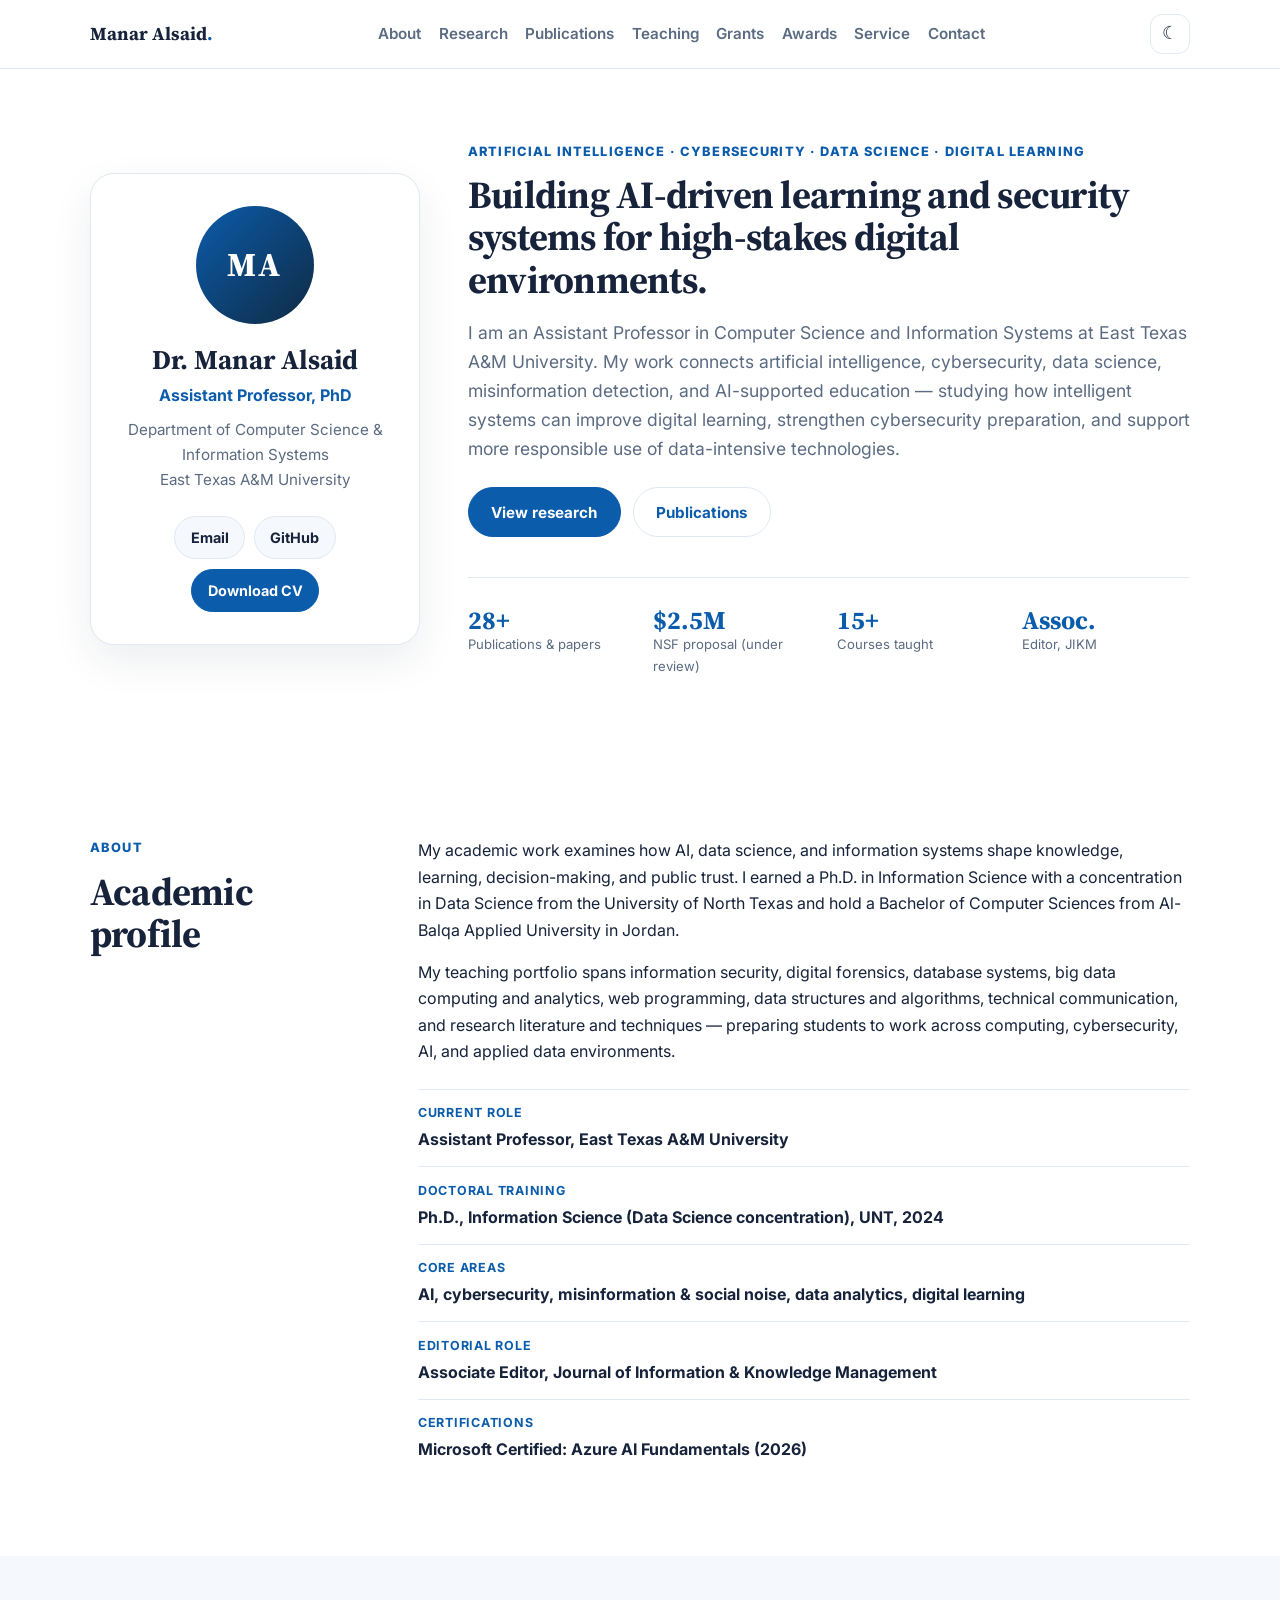
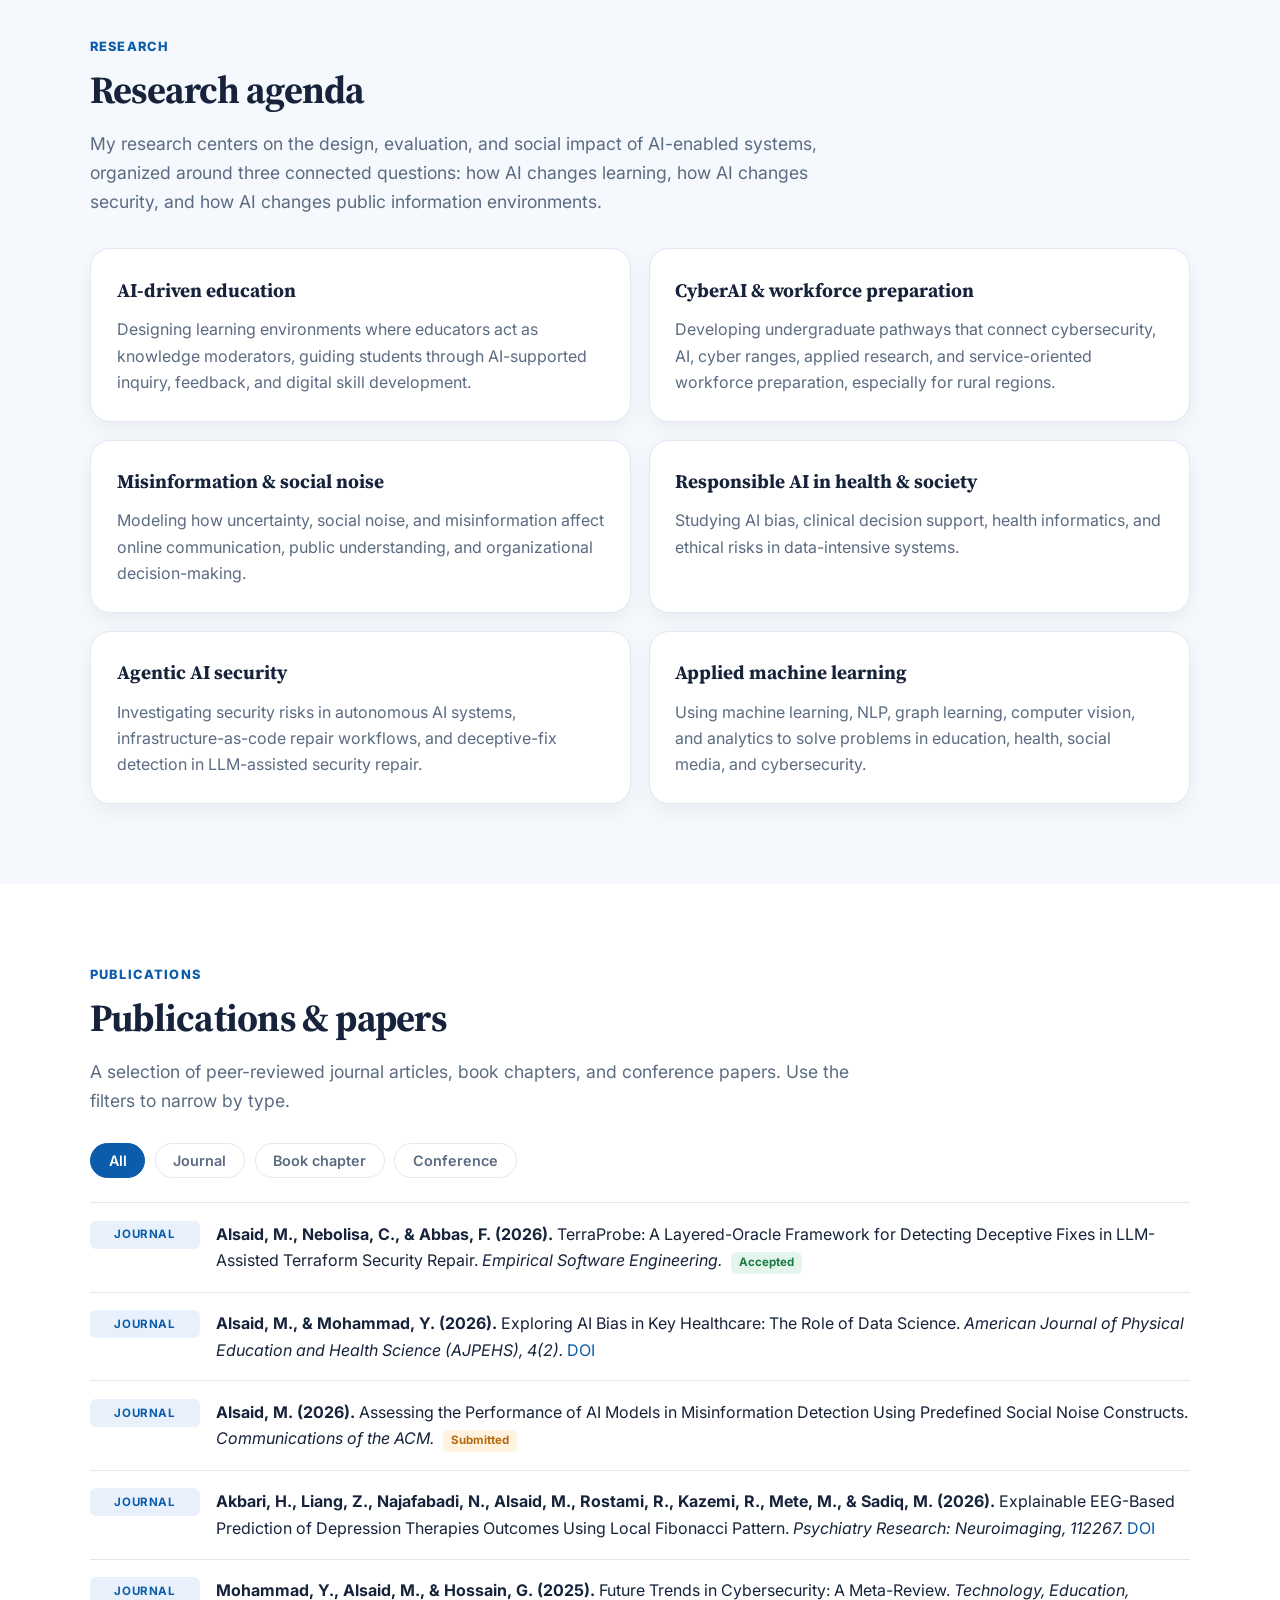
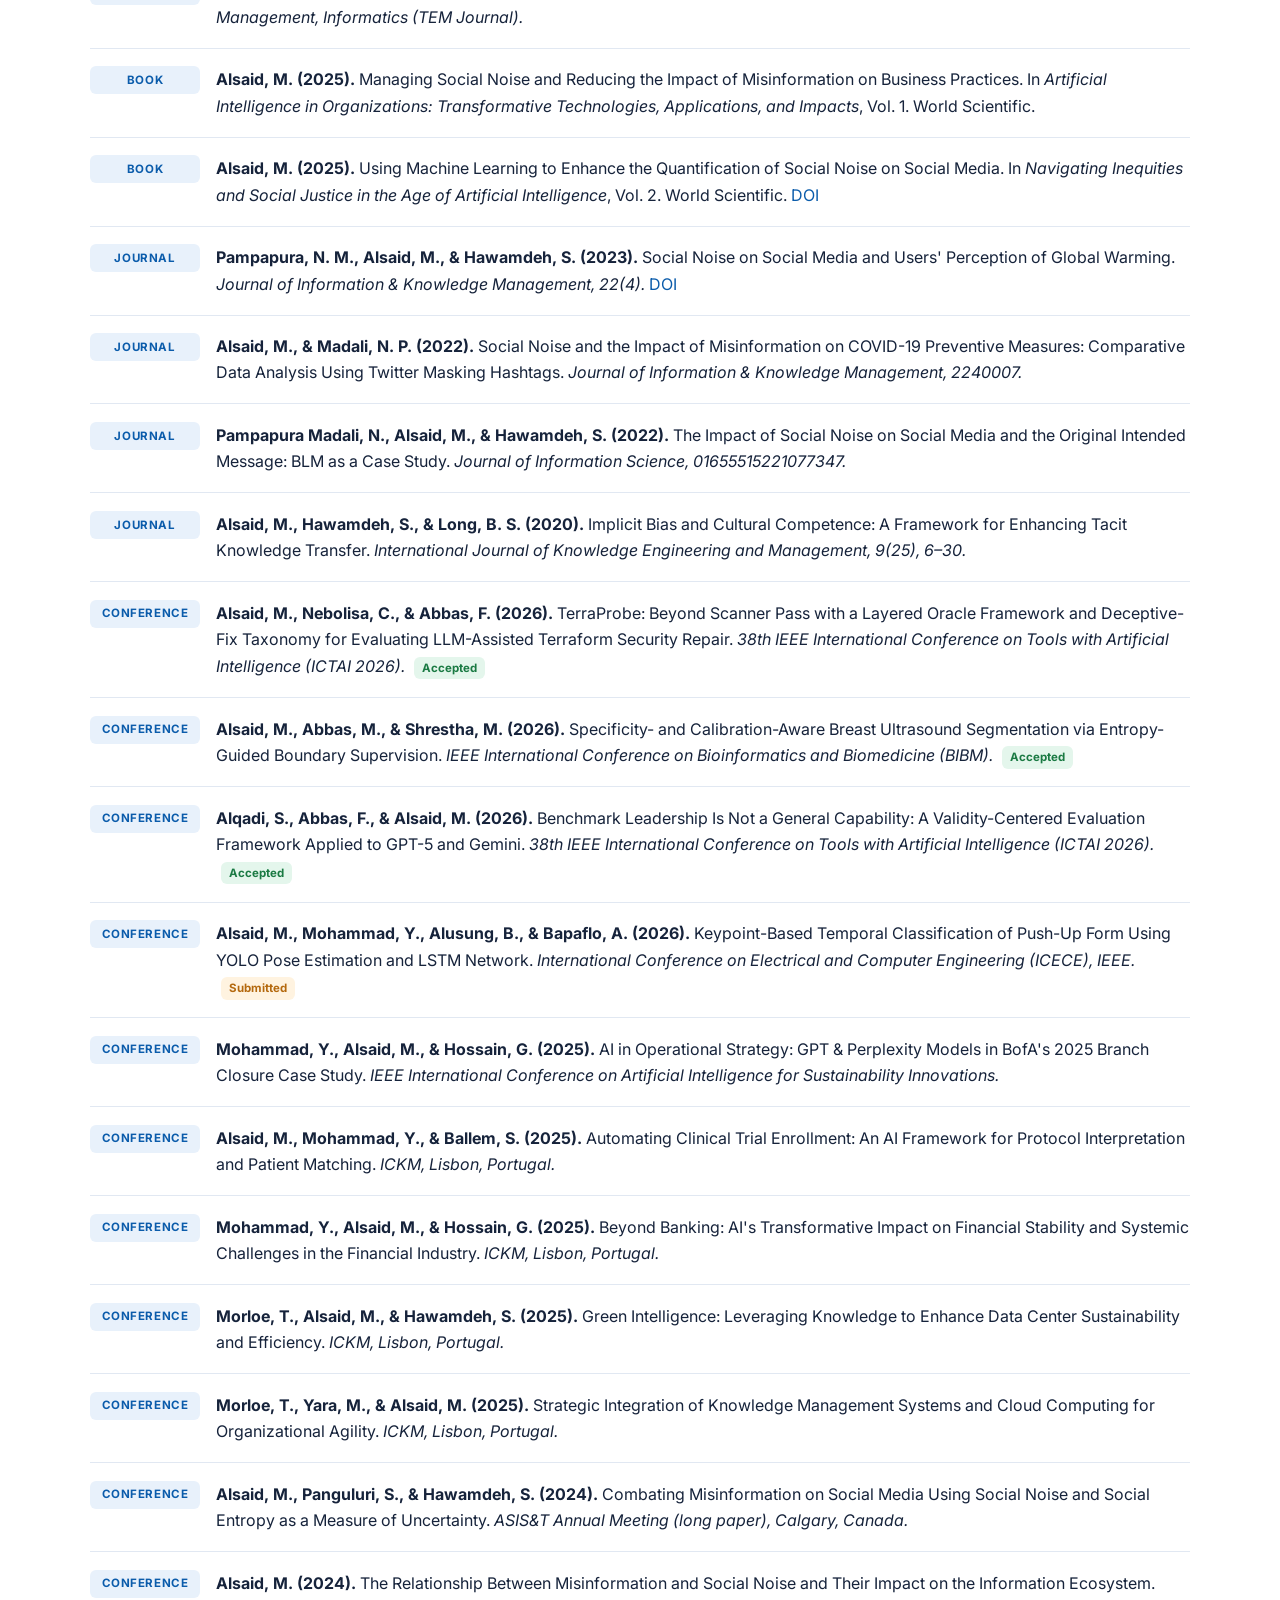
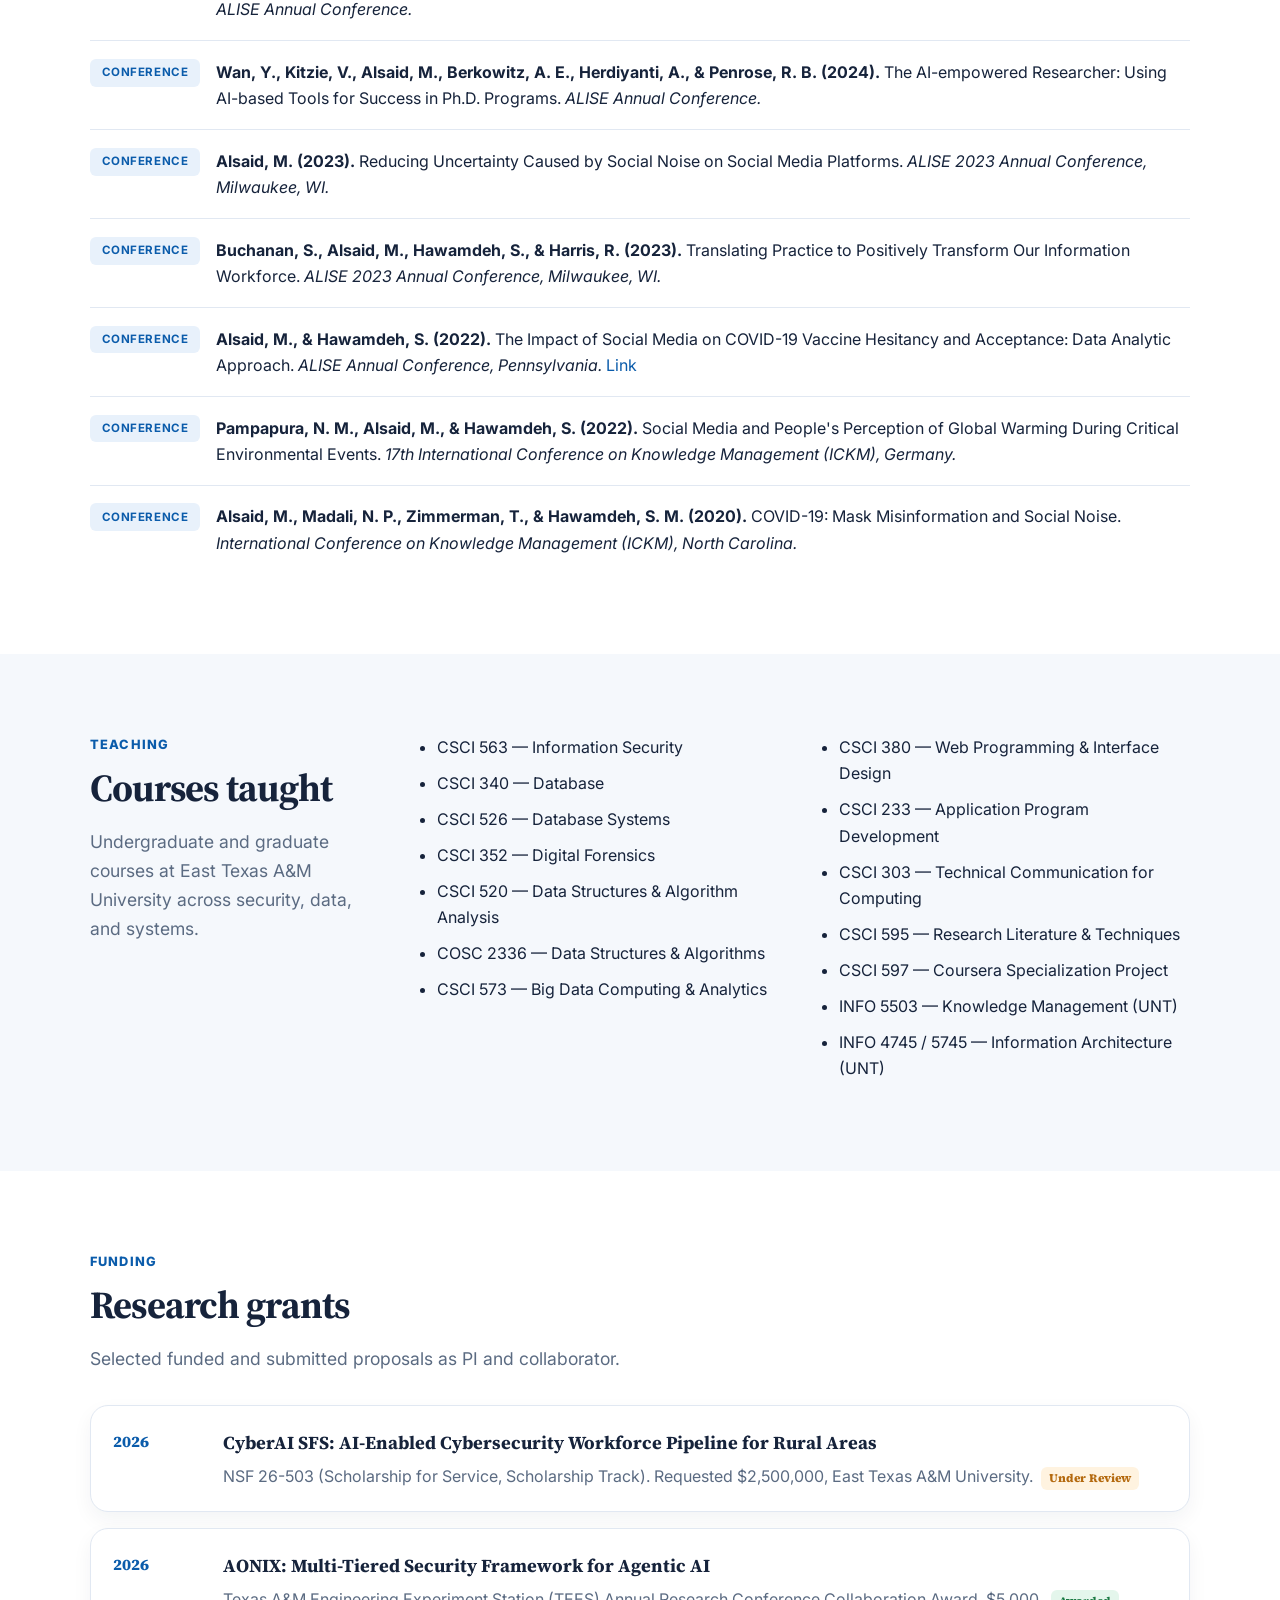
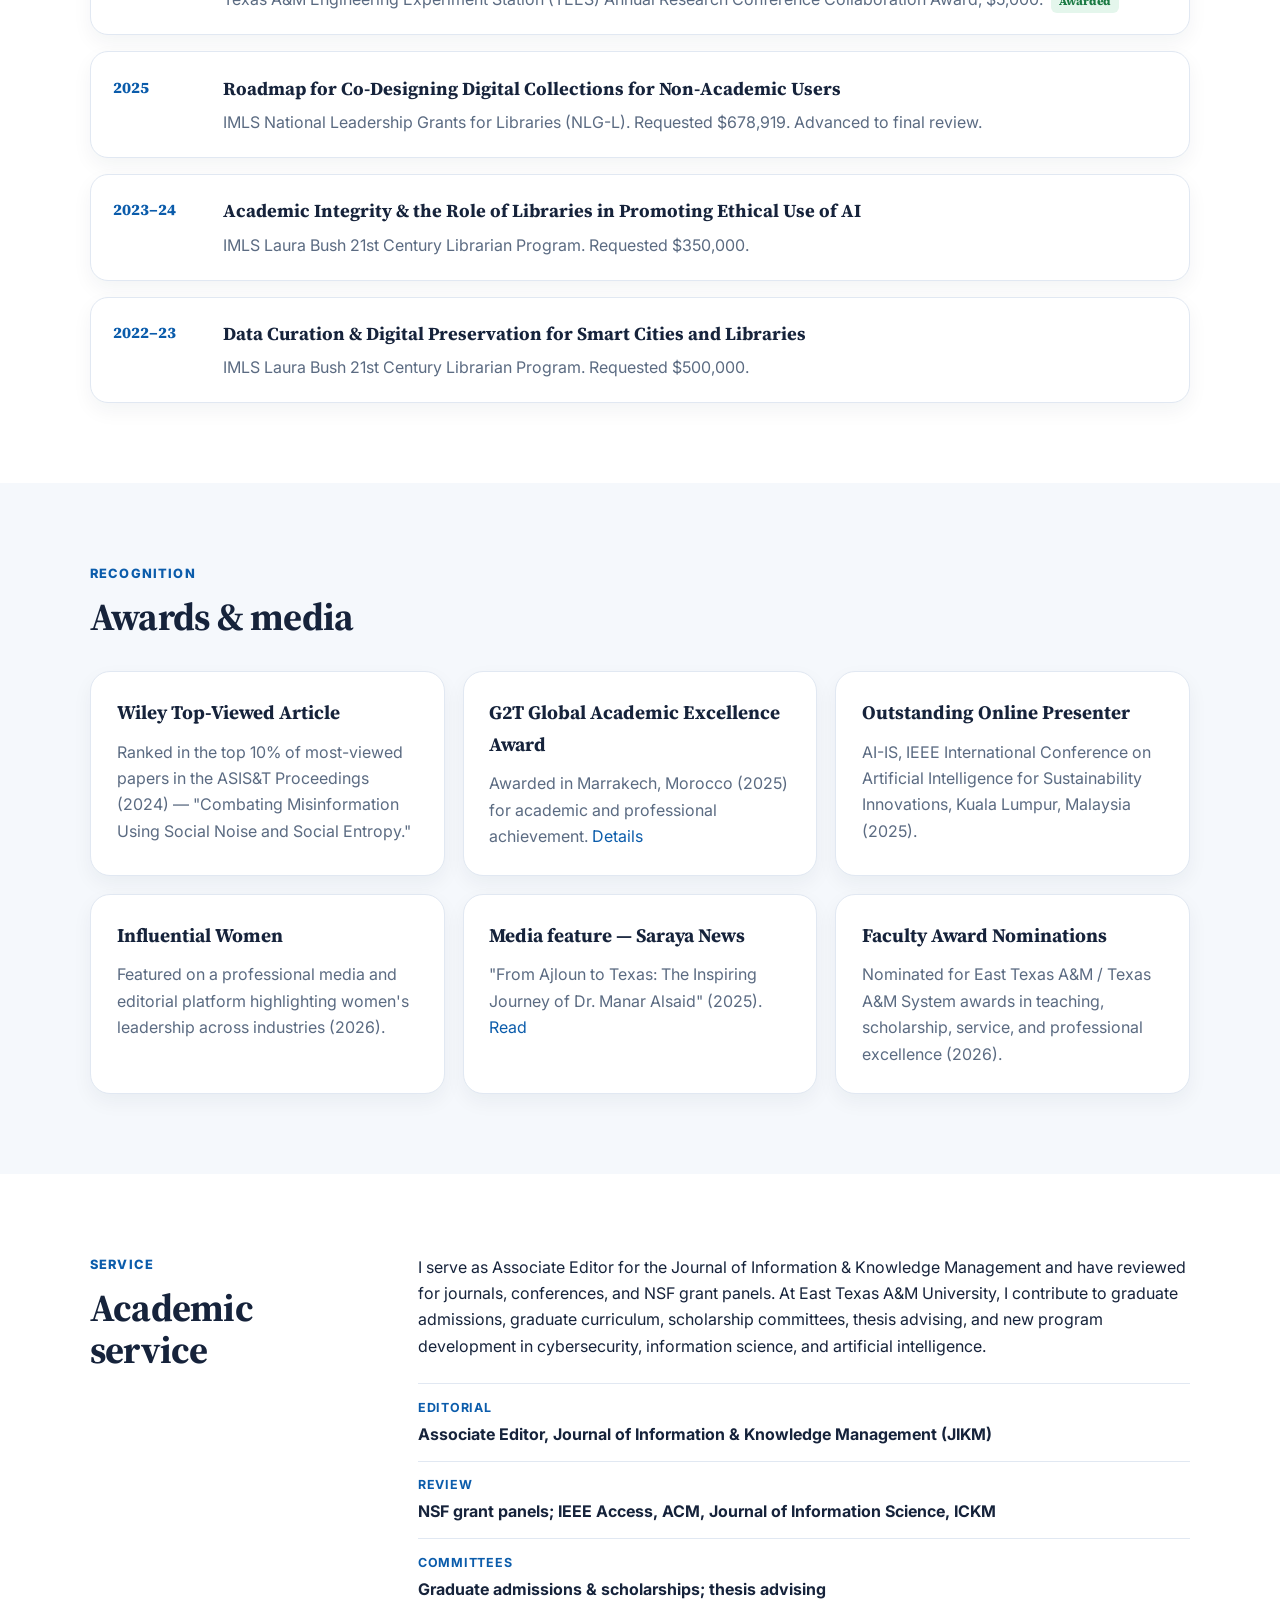
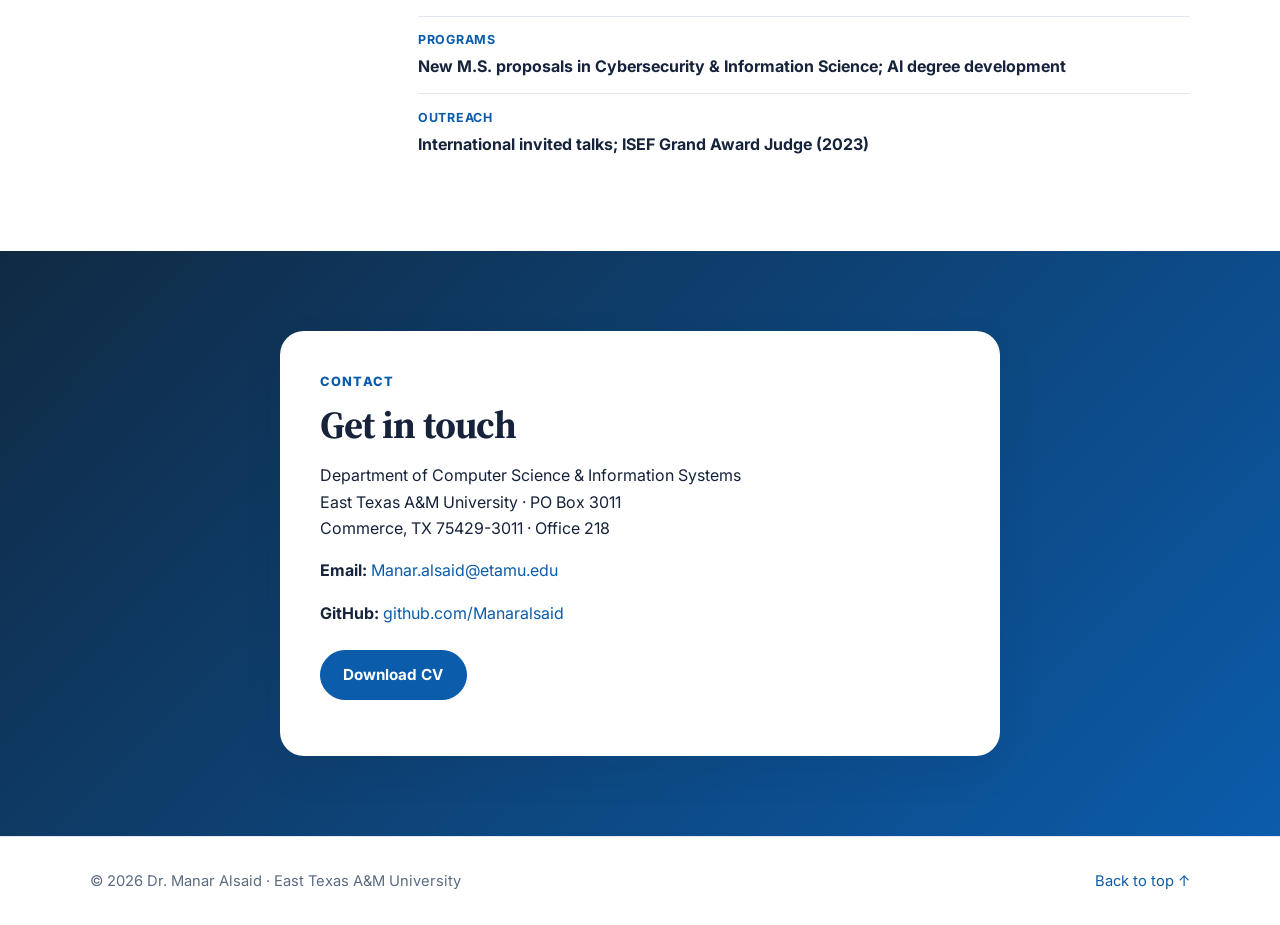
==== index.html @ 04e765d1 "Rebuild academic website: full CV content, dark mode, publication filters" ====
<!DOCTYPE html>
<html lang="en">
<head>
  <meta charset="UTF-8" />
  <meta name="viewport" content="width=device-width, initial-scale=1.0" />
  <meta name="description" content="Academic website of Dr. Manar Alsaid, Assistant Professor of Computer Science and Information Systems at East Texas A&M University. Research in AI, cybersecurity, data science, misinformation, and digital learning." />
  <meta name="author" content="Manar Alsaid" />
  <meta property="og:title" content="Dr. Manar Alsaid | AI, Cybersecurity, Data Science" />
  <meta property="og:description" content="Assistant Professor of Computer Science & Information Systems at East Texas A&M University. AI, cybersecurity, data science, misinformation detection, and AI-supported education." />
  <meta property="og:type" content="website" />
  <meta property="og:url" content="https://manaralsaid.github.io/" />
  <title>Dr. Manar Alsaid | AI, Cybersecurity, Data Science</title>
  <link rel="preconnect" href="https://fonts.googleapis.com" />
  <link rel="preconnect" href="https://fonts.gstatic.com" crossorigin />
  <link href="https://fonts.googleapis.com/css2?family=Inter:wght@400;500;600;700;800&family=Source+Serif+4:opsz,wght@8..60,400;8..60,600;8..60,700&display=swap" rel="stylesheet" />
  <link rel="stylesheet" href="styles.css" />
</head>
<body>
  <a class="skip-link" href="#main">Skip to content</a>

  <header class="site-header">
    <div class="container header-inner">
      <a class="brand" href="#home">Manar&nbsp;Alsaid<span class="brand-dot">.</span></a>
      <nav class="nav" id="nav" aria-label="Main navigation">
        <a href="#about">About</a>
        <a href="#research">Research</a>
        <a href="#publications">Publications</a>
        <a href="#teaching">Teaching</a>
        <a href="#grants">Grants</a>
        <a href="#awards">Awards</a>
        <a href="#service">Service</a>
        <a href="#contact">Contact</a>
      </nav>
      <div class="header-actions">
        <button class="icon-button" id="theme-toggle" type="button" aria-label="Toggle dark mode" title="Toggle dark mode">
          <span aria-hidden="true" class="theme-icon">☾</span>
        </button>
        <button class="icon-button nav-toggle" id="nav-toggle" type="button" aria-label="Toggle navigation menu" aria-expanded="false" aria-controls="nav">
          <span aria-hidden="true">☰</span>
        </button>
      </div>
    </div>
  </header>

  <main id="main">
    <!-- HERO -->
    <section id="home" class="hero section">
      <div class="container hero-grid">
        <aside class="profile-card" aria-label="Profile summary">
          <div class="avatar" aria-hidden="true">MA</div>
          <h1>Dr. Manar Alsaid</h1>
          <p class="role">Assistant Professor, PhD</p>
          <p class="affil">Department of Computer Science &amp; Information Systems<br />East Texas A&amp;M University</p>
          <div class="profile-links">
            <a href="mailto:Manar.alsaid@etamu.edu">Email</a>
            <a href="https://github.com/Manaralsaid" target="_blank" rel="noopener">GitHub</a>
            <a class="primary" href="assets/Manar_Alsaid_CV.docx" download>Download CV</a>
          </div>
        </aside>

        <div class="hero-copy">
          <p class="eyebrow">Artificial Intelligence · Cybersecurity · Data Science · Digital Learning</p>
          <h2>Building AI-driven learning and security systems for high-stakes digital environments.</h2>
          <p class="lead">
            I am an Assistant Professor in Computer Science and Information Systems at East Texas A&amp;M University. My work connects artificial intelligence, cybersecurity, data science, misinformation detection, and AI-supported education &mdash; studying how intelligent systems can improve digital learning, strengthen cybersecurity preparation, and support more responsible use of data-intensive technologies.
          </p>
          <div class="hero-actions">
            <a class="button primary" href="#research">View research</a>
            <a class="button secondary" href="#publications">Publications</a>
          </div>
          <div class="hero-stats" aria-label="At a glance">
            <div class="stat"><span class="stat-num">28+</span><span class="stat-label">Publications &amp; papers</span></div>
            <div class="stat"><span class="stat-num">$2.5M</span><span class="stat-label">NSF proposal (under review)</span></div>
            <div class="stat"><span class="stat-num">15+</span><span class="stat-label">Courses taught</span></div>
            <div class="stat"><span class="stat-num">Assoc.</span><span class="stat-label">Editor, JIKM</span></div>
          </div>
        </div>
      </div>
    </section>

    <!-- ABOUT -->
    <section id="about" class="section">
      <div class="container two-column">
        <div>
          <p class="section-kicker">About</p>
          <h2>Academic profile</h2>
        </div>
        <div class="content-block">
          <p>
            My academic work examines how AI, data science, and information systems shape knowledge, learning, decision-making, and public trust. I earned a Ph.D. in Information Science with a concentration in Data Science from the University of North Texas and hold a Bachelor of Computer Sciences from Al-Balqa Applied University in Jordan.
          </p>
          <p>
            My teaching portfolio spans information security, digital forensics, database systems, big data computing and analytics, web programming, data structures and algorithms, technical communication, and research literature and techniques &mdash; preparing students to work across computing, cybersecurity, AI, and applied data environments.
          </p>
          <ul class="quick-facts">
            <li><span>Current role</span><strong>Assistant Professor, East Texas A&amp;M University</strong></li>
            <li><span>Doctoral training</span><strong>Ph.D., Information Science (Data Science concentration), UNT, 2024</strong></li>
            <li><span>Core areas</span><strong>AI, cybersecurity, misinformation &amp; social noise, data analytics, digital learning</strong></li>
            <li><span>Editorial role</span><strong>Associate Editor, Journal of Information &amp; Knowledge Management</strong></li>
            <li><span>Certifications</span><strong>Microsoft Certified: Azure AI Fundamentals (2026)</strong></li>
          </ul>
        </div>
      </div>
    </section>

    <!-- RESEARCH -->
    <section id="research" class="section soft-bg">
      <div class="container">
        <p class="section-kicker">Research</p>
        <h2>Research agenda</h2>
        <p class="section-intro">
          My research centers on the design, evaluation, and social impact of AI-enabled systems, organized around three connected questions: how AI changes learning, how AI changes security, and how AI changes public information environments.
        </p>

        <div class="card-grid">
          <article class="card">
            <h3>AI-driven education</h3>
            <p>Designing learning environments where educators act as knowledge moderators, guiding students through AI-supported inquiry, feedback, and digital skill development.</p>
          </article>
          <article class="card">
            <h3>CyberAI &amp; workforce preparation</h3>
            <p>Developing undergraduate pathways that connect cybersecurity, AI, cyber ranges, applied research, and service-oriented workforce preparation, especially for rural regions.</p>
          </article>
          <article class="card">
            <h3>Misinformation &amp; social noise</h3>
            <p>Modeling how uncertainty, social noise, and misinformation affect online communication, public understanding, and organizational decision-making.</p>
          </article>
          <article class="card">
            <h3>Responsible AI in health &amp; society</h3>
            <p>Studying AI bias, clinical decision support, health informatics, and ethical risks in data-intensive systems.</p>
          </article>
          <article class="card">
            <h3>Agentic AI security</h3>
            <p>Investigating security risks in autonomous AI systems, infrastructure-as-code repair workflows, and deceptive-fix detection in LLM-assisted security repair.</p>
          </article>
          <article class="card">
            <h3>Applied machine learning</h3>
            <p>Using machine learning, NLP, graph learning, computer vision, and analytics to solve problems in education, health, social media, and cybersecurity.</p>
          </article>
        </div>
      </div>
    </section>

    <!-- PUBLICATIONS -->
    <section id="publications" class="section">
      <div class="container">
        <p class="section-kicker">Publications</p>
        <h2>Publications &amp; papers</h2>
        <p class="section-intro">A selection of peer-reviewed journal articles, book chapters, and conference papers. Use the filters to narrow by type.</p>

        <div class="filter-bar" role="group" aria-label="Filter publications by type">
          <button class="filter-chip is-active" data-filter="all" type="button">All</button>
          <button class="filter-chip" data-filter="journal" type="button">Journal</button>
          <button class="filter-chip" data-filter="book" type="button">Book chapter</button>
          <button class="filter-chip" data-filter="conference" type="button">Conference</button>
        </div>

        <ol class="pub-list" id="pub-list">
          <!-- Journal / Book -->
          <li data-type="journal"><span class="pub-tag">Journal</span><p><strong>Alsaid, M., Nebolisa, C., &amp; Abbas, F. (2026).</strong> TerraProbe: A Layered-Oracle Framework for Detecting Deceptive Fixes in LLM-Assisted Terraform Security Repair. <em>Empirical Software Engineering.</em> <span class="pub-status accepted">Accepted</span></p></li>
          <li data-type="journal"><span class="pub-tag">Journal</span><p><strong>Alsaid, M., &amp; Mohammad, Y. (2026).</strong> Exploring AI Bias in Key Healthcare: The Role of Data Science. <em>American Journal of Physical Education and Health Science (AJPEHS), 4(2).</em> <a href="https://doi.org/10.54536/ajpehs.v4i2.7562" target="_blank" rel="noopener">DOI</a></p></li>
          <li data-type="journal"><span class="pub-tag">Journal</span><p><strong>Alsaid, M. (2026).</strong> Assessing the Performance of AI Models in Misinformation Detection Using Predefined Social Noise Constructs. <em>Communications of the ACM.</em> <span class="pub-status submitted">Submitted</span></p></li>
          <li data-type="journal"><span class="pub-tag">Journal</span><p><strong>Akbari, H., Liang, Z., Najafabadi, N., Alsaid, M., Rostami, R., Kazemi, R., Mete, M., &amp; Sadiq, M. (2026).</strong> Explainable EEG-Based Prediction of Depression Therapies Outcomes Using Local Fibonacci Pattern. <em>Psychiatry Research: Neuroimaging, 112267.</em> <a href="https://doi.org/10.1016/j.pscychresns.2026.112267" target="_blank" rel="noopener">DOI</a></p></li>
          <li data-type="journal"><span class="pub-tag">Journal</span><p><strong>Mohammad, Y., Alsaid, M., &amp; Hossain, G. (2025).</strong> Future Trends in Cybersecurity: A Meta-Review. <em>Technology, Education, Management, Informatics (TEM Journal).</em></p></li>
          <li data-type="book"><span class="pub-tag">Book</span><p><strong>Alsaid, M. (2025).</strong> Managing Social Noise and Reducing the Impact of Misinformation on Business Practices. In <em>Artificial Intelligence in Organizations: Transformative Technologies, Applications, and Impacts</em>, Vol. 1. World Scientific.</p></li>
          <li data-type="book"><span class="pub-tag">Book</span><p><strong>Alsaid, M. (2025).</strong> Using Machine Learning to Enhance the Quantification of Social Noise on Social Media. In <em>Navigating Inequities and Social Justice in the Age of Artificial Intelligence</em>, Vol. 2. World Scientific. <a href="https://doi.org/10.1142/q0511" target="_blank" rel="noopener">DOI</a></p></li>
          <li data-type="journal"><span class="pub-tag">Journal</span><p><strong>Pampapura, N. M., Alsaid, M., &amp; Hawamdeh, S. (2023).</strong> Social Noise on Social Media and Users' Perception of Global Warming. <em>Journal of Information &amp; Knowledge Management, 22(4).</em> <a href="https://doi.org/10.1142/S0219649223500508" target="_blank" rel="noopener">DOI</a></p></li>
          <li data-type="journal"><span class="pub-tag">Journal</span><p><strong>Alsaid, M., &amp; Madali, N. P. (2022).</strong> Social Noise and the Impact of Misinformation on COVID-19 Preventive Measures: Comparative Data Analysis Using Twitter Masking Hashtags. <em>Journal of Information &amp; Knowledge Management, 2240007.</em></p></li>
          <li data-type="journal"><span class="pub-tag">Journal</span><p><strong>Pampapura Madali, N., Alsaid, M., &amp; Hawamdeh, S. (2022).</strong> The Impact of Social Noise on Social Media and the Original Intended Message: BLM as a Case Study. <em>Journal of Information Science, 01655515221077347.</em></p></li>
          <li data-type="journal"><span class="pub-tag">Journal</span><p><strong>Alsaid, M., Hawamdeh, S., &amp; Long, B. S. (2020).</strong> Implicit Bias and Cultural Competence: A Framework for Enhancing Tacit Knowledge Transfer. <em>International Journal of Knowledge Engineering and Management, 9(25), 6&ndash;30.</em></p></li>

          <!-- Conference -->
          <li data-type="conference"><span class="pub-tag">Conference</span><p><strong>Alsaid, M., Nebolisa, C., &amp; Abbas, F. (2026).</strong> TerraProbe: Beyond Scanner Pass with a Layered Oracle Framework and Deceptive-Fix Taxonomy for Evaluating LLM-Assisted Terraform Security Repair. <em>38th IEEE International Conference on Tools with Artificial Intelligence (ICTAI 2026).</em> <span class="pub-status accepted">Accepted</span></p></li>
          <li data-type="conference"><span class="pub-tag">Conference</span><p><strong>Alsaid, M., Abbas, M., &amp; Shrestha, M. (2026).</strong> Specificity- and Calibration-Aware Breast Ultrasound Segmentation via Entropy-Guided Boundary Supervision. <em>IEEE International Conference on Bioinformatics and Biomedicine (BIBM).</em> <span class="pub-status accepted">Accepted</span></p></li>
          <li data-type="conference"><span class="pub-tag">Conference</span><p><strong>Alqadi, S., Abbas, F., &amp; Alsaid, M. (2026).</strong> Benchmark Leadership Is Not a General Capability: A Validity-Centered Evaluation Framework Applied to GPT-5 and Gemini. <em>38th IEEE International Conference on Tools with Artificial Intelligence (ICTAI 2026).</em> <span class="pub-status accepted">Accepted</span></p></li>
          <li data-type="conference"><span class="pub-tag">Conference</span><p><strong>Alsaid, M., Mohammad, Y., Alusung, B., &amp; Bapaflo, A. (2026).</strong> Keypoint-Based Temporal Classification of Push-Up Form Using YOLO Pose Estimation and LSTM Network. <em>International Conference on Electrical and Computer Engineering (ICECE), IEEE.</em> <span class="pub-status submitted">Submitted</span></p></li>
          <li data-type="conference"><span class="pub-tag">Conference</span><p><strong>Mohammad, Y., Alsaid, M., &amp; Hossain, G. (2025).</strong> AI in Operational Strategy: GPT &amp; Perplexity Models in BofA's 2025 Branch Closure Case Study. <em>IEEE International Conference on Artificial Intelligence for Sustainability Innovations.</em></p></li>
          <li data-type="conference"><span class="pub-tag">Conference</span><p><strong>Alsaid, M., Mohammad, Y., &amp; Ballem, S. (2025).</strong> Automating Clinical Trial Enrollment: An AI Framework for Protocol Interpretation and Patient Matching. <em>ICKM, Lisbon, Portugal.</em></p></li>
          <li data-type="conference"><span class="pub-tag">Conference</span><p><strong>Mohammad, Y., Alsaid, M., &amp; Hossain, G. (2025).</strong> Beyond Banking: AI's Transformative Impact on Financial Stability and Systemic Challenges in the Financial Industry. <em>ICKM, Lisbon, Portugal.</em></p></li>
          <li data-type="conference"><span class="pub-tag">Conference</span><p><strong>Morloe, T., Alsaid, M., &amp; Hawamdeh, S. (2025).</strong> Green Intelligence: Leveraging Knowledge to Enhance Data Center Sustainability and Efficiency. <em>ICKM, Lisbon, Portugal.</em></p></li>
          <li data-type="conference"><span class="pub-tag">Conference</span><p><strong>Morloe, T., Yara, M., &amp; Alsaid, M. (2025).</strong> Strategic Integration of Knowledge Management Systems and Cloud Computing for Organizational Agility. <em>ICKM, Lisbon, Portugal.</em></p></li>
          <li data-type="conference"><span class="pub-tag">Conference</span><p><strong>Alsaid, M., Panguluri, S., &amp; Hawamdeh, S. (2024).</strong> Combating Misinformation on Social Media Using Social Noise and Social Entropy as a Measure of Uncertainty. <em>ASIS&amp;T Annual Meeting (long paper), Calgary, Canada.</em></p></li>
          <li data-type="conference"><span class="pub-tag">Conference</span><p><strong>Alsaid, M. (2024).</strong> The Relationship Between Misinformation and Social Noise and Their Impact on the Information Ecosystem. <em>ALISE Annual Conference.</em></p></li>
          <li data-type="conference"><span class="pub-tag">Conference</span><p><strong>Wan, Y., Kitzie, V., Alsaid, M., Berkowitz, A. E., Herdiyanti, A., &amp; Penrose, R. B. (2024).</strong> The AI-empowered Researcher: Using AI-based Tools for Success in Ph.D. Programs. <em>ALISE Annual Conference.</em></p></li>
          <li data-type="conference"><span class="pub-tag">Conference</span><p><strong>Alsaid, M. (2023).</strong> Reducing Uncertainty Caused by Social Noise on Social Media Platforms. <em>ALISE 2023 Annual Conference, Milwaukee, WI.</em></p></li>
          <li data-type="conference"><span class="pub-tag">Conference</span><p><strong>Buchanan, S., Alsaid, M., Hawamdeh, S., &amp; Harris, R. (2023).</strong> Translating Practice to Positively Transform Our Information Workforce. <em>ALISE 2023 Annual Conference, Milwaukee, WI.</em></p></li>
          <li data-type="conference"><span class="pub-tag">Conference</span><p><strong>Alsaid, M., &amp; Hawamdeh, S. (2022).</strong> The Impact of Social Media on COVID-19 Vaccine Hesitancy and Acceptance: Data Analytic Approach. <em>ALISE Annual Conference, Pennsylvania.</em> <a href="https://iopn.library.illinois.edu/journals/aliseacp/article/view/1098" target="_blank" rel="noopener">Link</a></p></li>
          <li data-type="conference"><span class="pub-tag">Conference</span><p><strong>Pampapura, N. M., Alsaid, M., &amp; Hawamdeh, S. (2022).</strong> Social Media and People's Perception of Global Warming During Critical Environmental Events. <em>17th International Conference on Knowledge Management (ICKM), Germany.</em></p></li>
          <li data-type="conference"><span class="pub-tag">Conference</span><p><strong>Alsaid, M., Madali, N. P., Zimmerman, T., &amp; Hawamdeh, S. M. (2020).</strong> COVID-19: Mask Misinformation and Social Noise. <em>International Conference on Knowledge Management (ICKM), North Carolina.</em></p></li>
        </ol>
      </div>
    </section>

    <!-- TEACHING -->
    <section id="teaching" class="section soft-bg">
      <div class="container two-column">
        <div>
          <p class="section-kicker">Teaching</p>
          <h2>Courses taught</h2>
          <p class="section-intro">Undergraduate and graduate courses at East Texas A&amp;M University across security, data, and systems.</p>
        </div>
        <div class="course-columns">
          <ul>
            <li>CSCI 563 &mdash; Information Security</li>
            <li>CSCI 340 &mdash; Database</li>
            <li>CSCI 526 &mdash; Database Systems</li>
            <li>CSCI 352 &mdash; Digital Forensics</li>
            <li>CSCI 520 &mdash; Data Structures &amp; Algorithm Analysis</li>
            <li>COSC 2336 &mdash; Data Structures &amp; Algorithms</li>
            <li>CSCI 573 &mdash; Big Data Computing &amp; Analytics</li>
          </ul>
          <ul>
            <li>CSCI 380 &mdash; Web Programming &amp; Interface Design</li>
            <li>CSCI 233 &mdash; Application Program Development</li>
            <li>CSCI 303 &mdash; Technical Communication for Computing</li>
            <li>CSCI 595 &mdash; Research Literature &amp; Techniques</li>
            <li>CSCI 597 &mdash; Coursera Specialization Project</li>
            <li>INFO 5503 &mdash; Knowledge Management (UNT)</li>
            <li>INFO 4745 / 5745 &mdash; Information Architecture (UNT)</li>
          </ul>
        </div>
      </div>
    </section>

    <!-- GRANTS -->
    <section id="grants" class="section">
      <div class="container">
        <p class="section-kicker">Funding</p>
        <h2>Research grants</h2>
        <p class="section-intro">Selected funded and submitted proposals as PI and collaborator.</p>
        <div class="timeline">
          <article>
            <span>2026</span>
            <div>
              <h3>CyberAI SFS: AI-Enabled Cybersecurity Workforce Pipeline for Rural Areas</h3>
              <p>NSF 26-503 (Scholarship for Service, Scholarship Track). Requested $2,500,000, East Texas A&amp;M University. <span class="pub-status submitted">Under Review</span></p>
            </div>
          </article>
          <article>
            <span>2026</span>
            <div>
              <h3>AONIX: Multi-Tiered Security Framework for Agentic AI</h3>
              <p>Texas A&amp;M Engineering Experiment Station (TEES) Annual Research Conference Collaboration Award, $5,000. <span class="pub-status accepted">Awarded</span></p>
            </div>
          </article>
          <article>
            <span>2025</span>
            <div>
              <h3>Roadmap for Co-Designing Digital Collections for Non-Academic Users</h3>
              <p>IMLS National Leadership Grants for Libraries (NLG-L). Requested $678,919. Advanced to final review.</p>
            </div>
          </article>
          <article>
            <span>2023&ndash;24</span>
            <div>
              <h3>Academic Integrity &amp; the Role of Libraries in Promoting Ethical Use of AI</h3>
              <p>IMLS Laura Bush 21st Century Librarian Program. Requested $350,000.</p>
            </div>
          </article>
          <article>
            <span>2022&ndash;23</span>
            <div>
              <h3>Data Curation &amp; Digital Preservation for Smart Cities and Libraries</h3>
              <p>IMLS Laura Bush 21st Century Librarian Program. Requested $500,000.</p>
            </div>
          </article>
        </div>
      </div>
    </section>

    <!-- AWARDS -->
    <section id="awards" class="section soft-bg">
      <div class="container">
        <p class="section-kicker">Recognition</p>
        <h2>Awards &amp; media</h2>
        <div class="card-grid three">
          <article class="card">
            <h3>Wiley Top-Viewed Article</h3>
            <p>Ranked in the top 10% of most-viewed papers in the ASIS&amp;T Proceedings (2024) &mdash; "Combating Misinformation Using Social Noise and Social Entropy."</p>
          </article>
          <article class="card">
            <h3>G2T Global Academic Excellence Award</h3>
            <p>Awarded in Marrakech, Morocco (2025) for academic and professional achievement. <a href="https://glob2t.com/2025" target="_blank" rel="noopener">Details</a></p>
          </article>
          <article class="card">
            <h3>Outstanding Online Presenter</h3>
            <p>AI-IS, IEEE International Conference on Artificial Intelligence for Sustainability Innovations, Kuala Lumpur, Malaysia (2025).</p>
          </article>
          <article class="card">
            <h3>Influential Women</h3>
            <p>Featured on a professional media and editorial platform highlighting women's leadership across industries (2026).</p>
          </article>
          <article class="card">
            <h3>Media feature &mdash; Saraya News</h3>
            <p>"From Ajloun to Texas: The Inspiring Journey of Dr. Manar Alsaid" (2025). <a href="https://www.sarayanews.com/article/1044731" target="_blank" rel="noopener">Read</a></p>
          </article>
          <article class="card">
            <h3>Faculty Award Nominations</h3>
            <p>Nominated for East Texas A&amp;M / Texas A&amp;M System awards in teaching, scholarship, service, and professional excellence (2026).</p>
          </article>
        </div>
      </div>
    </section>

    <!-- SERVICE -->
    <section id="service" class="section">
      <div class="container two-column">
        <div>
          <p class="section-kicker">Service</p>
          <h2>Academic service</h2>
        </div>
        <div class="content-block">
          <p>
            I serve as Associate Editor for the Journal of Information &amp; Knowledge Management and have reviewed for journals, conferences, and NSF grant panels. At East Texas A&amp;M University, I contribute to graduate admissions, graduate curriculum, scholarship committees, thesis advising, and new program development in cybersecurity, information science, and artificial intelligence.
          </p>
          <ul class="quick-facts">
            <li><span>Editorial</span><strong>Associate Editor, Journal of Information &amp; Knowledge Management (JIKM)</strong></li>
            <li><span>Review</span><strong>NSF grant panels; IEEE Access, ACM, Journal of Information Science, ICKM</strong></li>
            <li><span>Committees</span><strong>Graduate admissions &amp; scholarships; thesis advising</strong></li>
            <li><span>Programs</span><strong>New M.S. proposals in Cybersecurity &amp; Information Science; AI degree development</strong></li>
            <li><span>Outreach</span><strong>International invited talks; ISEF Grand Award Judge (2023)</strong></li>
          </ul>
        </div>
      </div>
    </section>

    <!-- CONTACT -->
    <section id="contact" class="section contact-section">
      <div class="container contact-card">
        <p class="section-kicker">Contact</p>
        <h2>Get in touch</h2>
        <p>
          Department of Computer Science &amp; Information Systems<br />
          East Texas A&amp;M University &middot; PO Box 3011<br />
          Commerce, TX 75429-3011 &middot; Office 218
        </p>
        <p><strong>Email:</strong> <a href="mailto:Manar.alsaid@etamu.edu">Manar.alsaid@etamu.edu</a></p>
        <p><strong>GitHub:</strong> <a href="https://github.com/Manaralsaid" target="_blank" rel="noopener">github.com/Manaralsaid</a></p>
        <p class="contact-links"><a class="button primary" href="assets/Manar_Alsaid_CV.docx" download>Download CV</a></p>
      </div>
    </section>
  </main>

  <footer class="site-footer">
    <div class="container footer-inner">
      <p>&copy; <span id="year">2026</span> Dr. Manar Alsaid &middot; East Texas A&amp;M University</p>
      <p><a href="#home">Back to top &uarr;</a></p>
    </div>
  </footer>

  <script src="script.js"></script>
</body>
</html>
---- styles.css ----
:root {
  --bg: #ffffff;
  --soft: #f5f8fc;
  --text: #16233b;
  --muted: #5b6b82;
  --line: #e1e8f2;
  --accent: #0b5cab;
  --accent-dark: #083f75;
  --accent-soft: #e8f1fb;
  --card: #ffffff;
  --shadow: 0 16px 40px rgba(16, 32, 60, 0.08);
  --shadow-sm: 0 8px 20px rgba(16, 32, 60, 0.05);
  --max: 1140px;
  --radius: 20px;
}

html[data-theme="dark"] {
  --bg: #0d1420;
  --soft: #121b2b;
  --text: #e9eef6;
  --muted: #9fb0c6;
  --line: #233247;
  --accent: #4f9be8;
  --accent-dark: #76b4f0;
  --accent-soft: #15263c;
  --card: #141e2f;
  --shadow: 0 16px 40px rgba(0, 0, 0, 0.45);
  --shadow-sm: 0 8px 20px rgba(0, 0, 0, 0.3);
}

* { box-sizing: border-box; }

html { scroll-behavior: smooth; scroll-padding-top: 80px; }

body {
  margin: 0;
  font-family: "Inter", system-ui, -apple-system, Segoe UI, Roboto, Arial, sans-serif;
  color: var(--text);
  background: var(--bg);
  line-height: 1.65;
  -webkit-font-smoothing: antialiased;
  transition: background 0.3s ease, color 0.3s ease;
}

a { color: var(--accent); text-decoration: none; }
a:hover, a:focus { color: var(--accent-dark); text-decoration: underline; }

h1, h2, h3 { font-family: "Source Serif 4", Georgia, serif; }

.skip-link {
  position: absolute; left: -999px; top: 0;
  background: var(--accent); color: #fff; padding: 0.75rem 1rem; z-index: 50;
}
.skip-link:focus { left: 0; }

.container { max-width: var(--max); margin: 0 auto; padding: 0 1.25rem; }

/* HEADER */
.site-header {
  position: sticky; top: 0; z-index: 30;
  background: color-mix(in srgb, var(--bg) 88%, transparent);
  border-bottom: 1px solid var(--line);
  backdrop-filter: blur(12px);
}
.header-inner {
  min-height: 68px; display: flex; align-items: center;
  justify-content: space-between; gap: 1rem;
}
.brand {
  font-family: "Source Serif 4", Georgia, serif;
  font-weight: 700; font-size: 1.15rem; color: var(--text); white-space: nowrap;
}
.brand-dot { color: var(--accent); }
.nav { display: flex; flex-wrap: wrap; gap: 1.1rem; font-size: 0.95rem; }
.nav a { color: var(--muted); font-weight: 600; }
.nav a:hover, .nav a:focus { color: var(--accent); text-decoration: none; }

.header-actions { display: flex; align-items: center; gap: 0.5rem; }
.icon-button {
  width: 40px; height: 40px; display: grid; place-items: center;
  border: 1px solid var(--line); background: var(--card); color: var(--text);
  border-radius: 12px; cursor: pointer; font-size: 1.1rem; line-height: 1;
  transition: background 0.2s, border-color 0.2s;
}
.icon-button:hover { background: var(--accent-soft); border-color: var(--accent); }
.nav-toggle { display: none; }

/* SECTIONS */
.section { padding: 5rem 0; }
.soft-bg { background: var(--soft); }
.hero { padding-top: 4.5rem; }

.eyebrow, .section-kicker {
  margin: 0 0 0.75rem; color: var(--accent);
  font-size: 0.8rem; font-weight: 800; letter-spacing: 0.09em; text-transform: uppercase;
  font-family: "Inter", sans-serif;
}
.hero-copy h2, .section h2 {
  margin: 0 0 1rem; line-height: 1.1; letter-spacing: -0.02em;
}
.hero-copy h2 { font-size: clamp(1.9rem, 4vw, 3.1rem); font-weight: 700; }
.section h2 { font-size: clamp(1.7rem, 3vw, 2.4rem); font-weight: 700; }
.lead, .section-intro { color: var(--muted); font-size: 1.1rem; max-width: 780px; }
.section-intro { margin-bottom: 0.5rem; }

/* HERO */
.hero-grid { display: grid; grid-template-columns: 330px 1fr; gap: 3rem; align-items: center; }
.profile-card {
  border: 1px solid var(--line); border-radius: 24px; padding: 2rem;
  background: var(--card); box-shadow: var(--shadow); text-align: center;
}
.avatar {
  width: 118px; height: 118px; margin: 0 auto 1.25rem; display: grid; place-items: center;
  border-radius: 50%; background: linear-gradient(135deg, #0b5cab, #102a43);
  color: #fff; font-size: 2.1rem; font-weight: 800; letter-spacing: 0.08em;
  font-family: "Source Serif 4", serif;
}
.profile-card h1 { margin: 0; font-size: 1.7rem; line-height: 1.2; }
.role { color: var(--accent); font-weight: 700; margin: 0.35rem 0 0.5rem; }
.affil { color: var(--muted); font-size: 0.95rem; margin: 0; }
.profile-links { display: flex; justify-content: center; flex-wrap: wrap; gap: 0.6rem; margin-top: 1.5rem; }
.profile-links a {
  border: 1px solid var(--line); border-radius: 999px; padding: 0.55rem 0.95rem;
  font-weight: 700; font-size: 0.9rem; background: var(--soft); color: var(--text);
}
.profile-links a:hover { border-color: var(--accent); color: var(--accent); text-decoration: none; }
.profile-links a.primary { background: var(--accent); color: #fff; border-color: var(--accent); }
.profile-links a.primary:hover { background: var(--accent-dark); color: #fff; }

.hero-actions { display: flex; flex-wrap: wrap; gap: 0.75rem; margin-top: 1.5rem; }
.button {
  border: 1px solid var(--line); border-radius: 999px; padding: 0.7rem 1.4rem;
  font-weight: 700; font-size: 0.95rem; cursor: pointer; display: inline-block;
}
.button.primary { background: var(--accent); color: #fff; border-color: var(--accent); }
.button.primary:hover { background: var(--accent-dark); color: #fff; text-decoration: none; }
.button.secondary { background: var(--card); color: var(--accent); }
.button.secondary:hover { background: var(--accent-soft); text-decoration: none; }

.hero-stats {
  display: grid; grid-template-columns: repeat(4, 1fr); gap: 1rem; margin-top: 2.5rem;
  border-top: 1px solid var(--line); padding-top: 1.75rem;
}
.stat { display: flex; flex-direction: column; }
.stat-num { font-family: "Source Serif 4", serif; font-size: 1.6rem; font-weight: 700; color: var(--accent); line-height: 1.1; }
.stat-label { font-size: 0.82rem; color: var(--muted); }

/* TWO COLUMN */
.two-column { display: grid; grid-template-columns: 280px 1fr; gap: 3rem; }
.content-block p:first-child { margin-top: 0; }
.quick-facts { padding: 0; margin: 1.5rem 0 0; list-style: none; }
.quick-facts li {
  border-top: 1px solid var(--line); padding: 0.85rem 0;
  display: flex; flex-direction: column; gap: 0.15rem;
}
.quick-facts li span { font-size: 0.78rem; text-transform: uppercase; letter-spacing: 0.06em; color: var(--accent); font-weight: 700; }

/* CARDS */
.card-grid { display: grid; grid-template-columns: repeat(2, minmax(0, 1fr)); gap: 1.1rem; margin-top: 2rem; }
.card-grid.three { grid-template-columns: repeat(3, minmax(0, 1fr)); }
.card {
  background: var(--card); border: 1px solid var(--line); border-radius: var(--radius);
  padding: 1.6rem; box-shadow: var(--shadow-sm); transition: transform 0.2s, box-shadow 0.2s;
}
.card:hover { transform: translateY(-4px); box-shadow: var(--shadow); }
.card h3 { margin: 0 0 0.6rem; font-size: 1.2rem; }
.card p { margin: 0; color: var(--muted); }

/* PUBLICATIONS */
.filter-bar { display: flex; flex-wrap: wrap; gap: 0.6rem; margin: 1.75rem 0 1.5rem; }
.filter-chip {
  border: 1px solid var(--line); background: var(--card); color: var(--muted);
  border-radius: 999px; padding: 0.5rem 1.1rem; font-weight: 600; font-size: 0.9rem;
  cursor: pointer; font-family: inherit; transition: all 0.2s;
}
.filter-chip:hover { border-color: var(--accent); color: var(--accent); }
.filter-chip.is-active { background: var(--accent); color: #fff; border-color: var(--accent); }

.pub-list { list-style: none; padding: 0; margin: 0; counter-reset: pub; }
.pub-list li {
  display: grid; grid-template-columns: 110px 1fr; gap: 1rem; align-items: start;
  padding: 1.1rem 0; border-top: 1px solid var(--line);
}
.pub-list li p { margin: 0; }
.pub-tag {
  font-size: 0.72rem; font-weight: 700; text-transform: uppercase; letter-spacing: 0.05em;
  color: var(--accent); background: var(--accent-soft); border-radius: 6px;
  padding: 0.28rem 0.55rem; text-align: center; white-space: nowrap; align-self: start;
}
.pub-status {
  display: inline-block; font-size: 0.72rem; font-weight: 700; border-radius: 6px;
  padding: 0.1rem 0.5rem; margin-left: 0.3rem;
}
.pub-status.accepted { background: #e4f6ec; color: #1a7a43; }
.pub-status.submitted { background: #fff3e0; color: #b4690e; }
html[data-theme="dark"] .pub-status.accepted { background: #113524; color: #6fdca0; }
html[data-theme="dark"] .pub-status.submitted { background: #3a2a12; color: #f0b968; }

/* TIMELINE */
.timeline { margin-top: 2rem; display: grid; gap: 1rem; }
.timeline article {
  display: grid; grid-template-columns: 90px 1fr; gap: 1.25rem; background: var(--card);
  border: 1px solid var(--line); border-radius: 18px; padding: 1.35rem; box-shadow: var(--shadow-sm);
}
.timeline span { color: var(--accent); font-weight: 800; font-family: "Source Serif 4", serif; }
.timeline h3 { margin: 0 0 0.3rem; font-size: 1.15rem; }
.timeline p { margin: 0; color: var(--muted); }

/* COURSES */
.course-columns { display: grid; grid-template-columns: repeat(2, minmax(0, 1fr)); gap: 0.5rem 2rem; }
.course-columns ul { margin: 0; padding-left: 1.2rem; }
.course-columns li { margin-bottom: 0.6rem; }

/* CONTACT */
.contact-section { background: linear-gradient(135deg, #102a43, #0b5cab); }
html[data-theme="dark"] .contact-section { background: linear-gradient(135deg, #0a1522, #123a66); }
.contact-card { background: var(--card); border-radius: 24px; padding: 2.5rem; box-shadow: var(--shadow); max-width: 720px; }
.contact-links { margin-top: 1.5rem; }

/* FOOTER */
.site-footer { padding: 2rem 0; border-top: 1px solid var(--line); color: var(--muted); font-size: 0.92rem; }
.footer-inner { display: flex; justify-content: space-between; flex-wrap: wrap; gap: 0.5rem; }
.footer-inner p { margin: 0; }

/* RESPONSIVE */
@media (max-width: 900px) {
  .nav {
    display: none; position: absolute; top: 68px; left: 0; right: 0;
    flex-direction: column; background: var(--bg); border-bottom: 1px solid var(--line);
    padding: 1rem 1.25rem; gap: 0.9rem; box-shadow: var(--shadow);
  }
  .nav.open { display: flex; }
  .nav-toggle { display: grid; }
  .hero-grid, .two-column, .card-grid, .card-grid.three, .course-columns { grid-template-columns: 1fr; }
  .hero-stats { grid-template-columns: repeat(2, 1fr); }
  .section { padding: 3.5rem 0; }
  .hero { padding-top: 2.5rem; }
}

@media (max-width: 560px) {
  .profile-card { padding: 1.5rem; }
  .timeline article { grid-template-columns: 1fr; gap: 0.3rem; }
  .pub-list li { grid-template-columns: 1fr; gap: 0.4rem; }
  .hero-actions, .profile-links { flex-direction: column; }
  .button, .profile-links a { text-align: center; }
}

@media (prefers-reduced-motion: reduce) {
  * { scroll-behavior: auto; transition: none !important; }
}
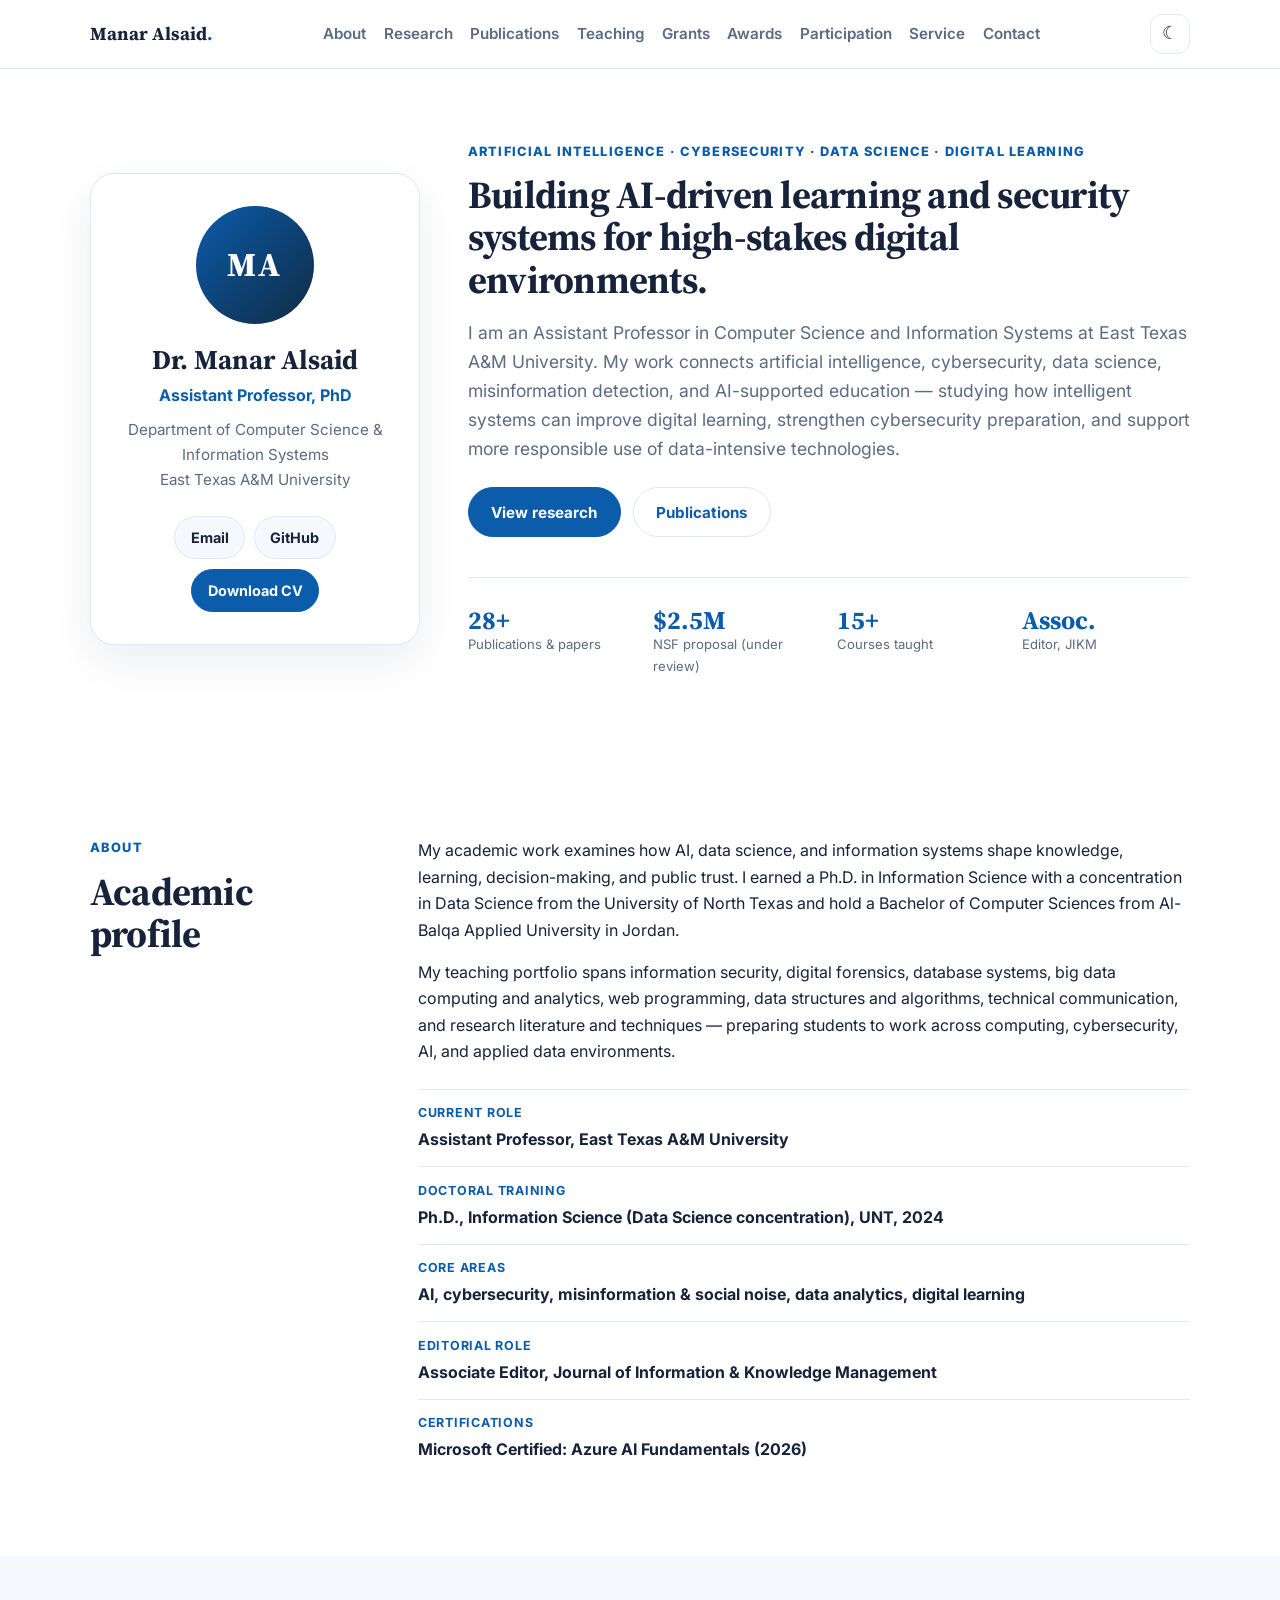
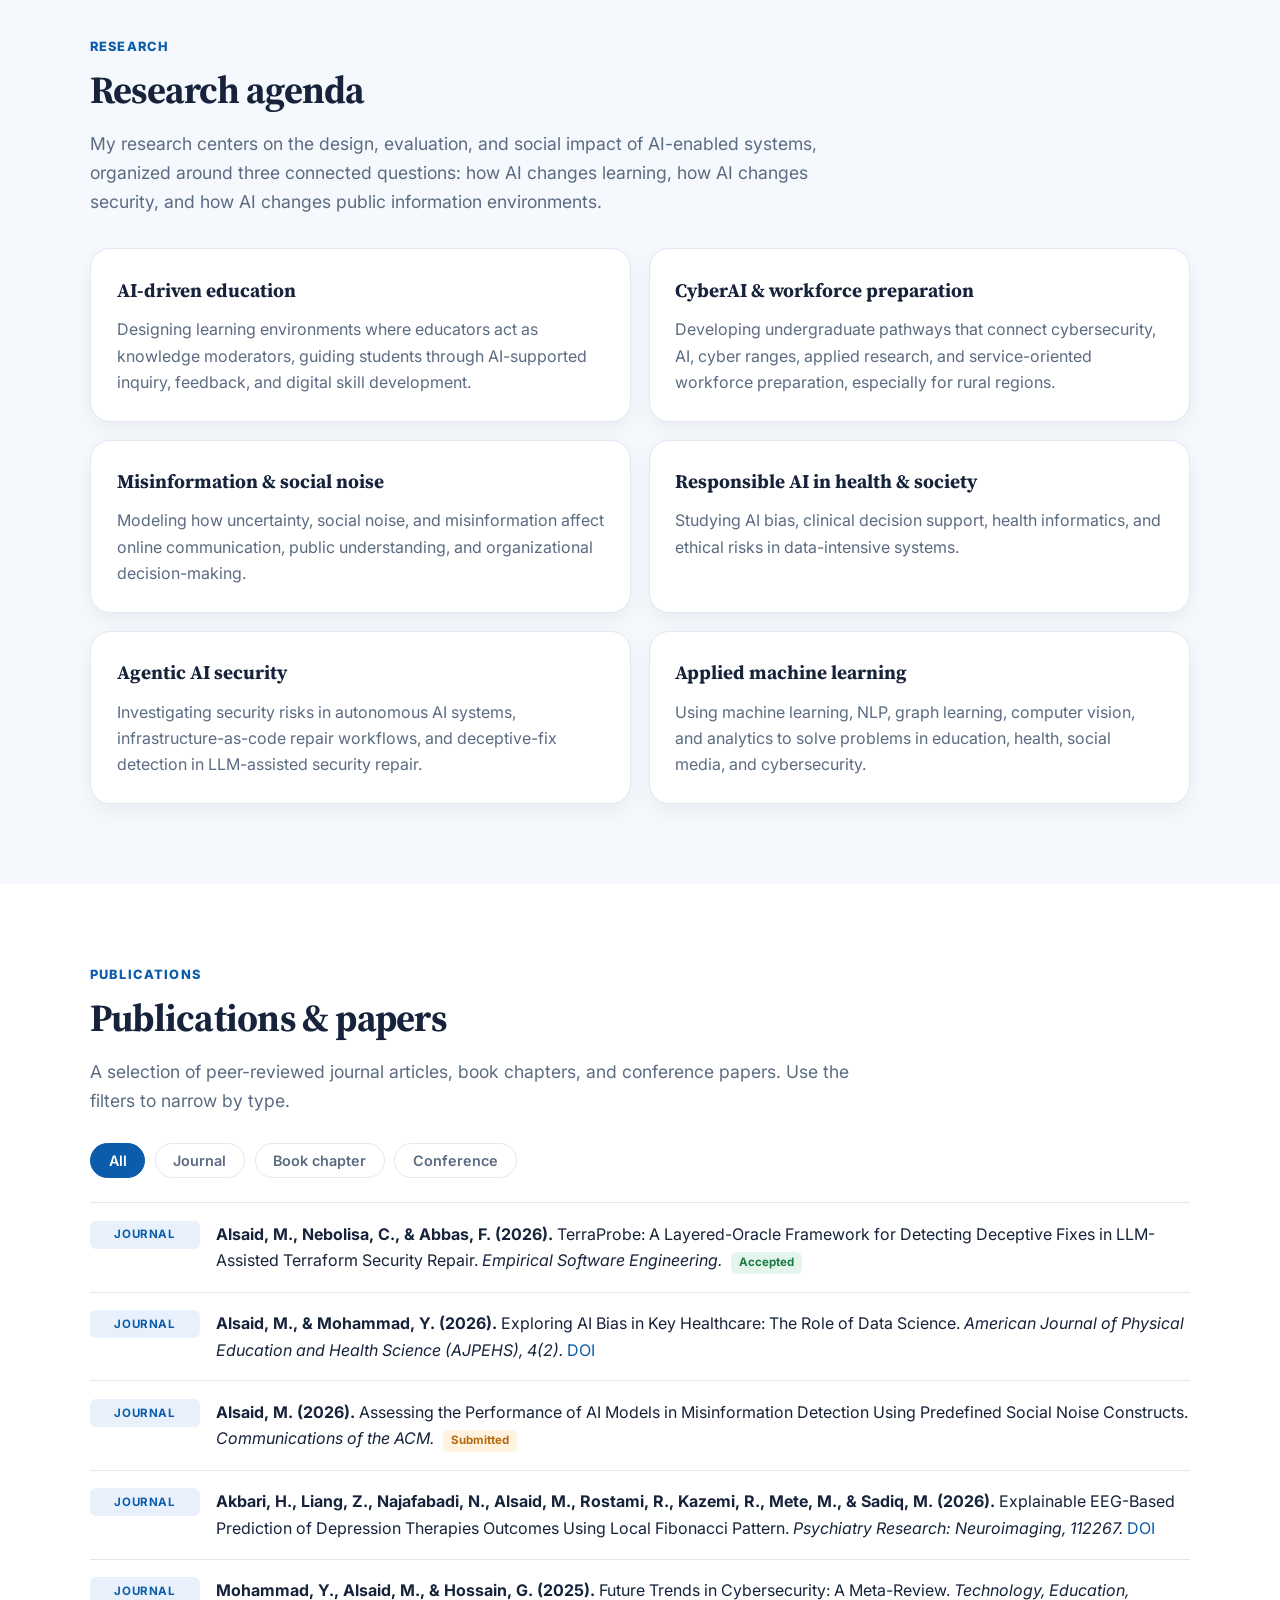
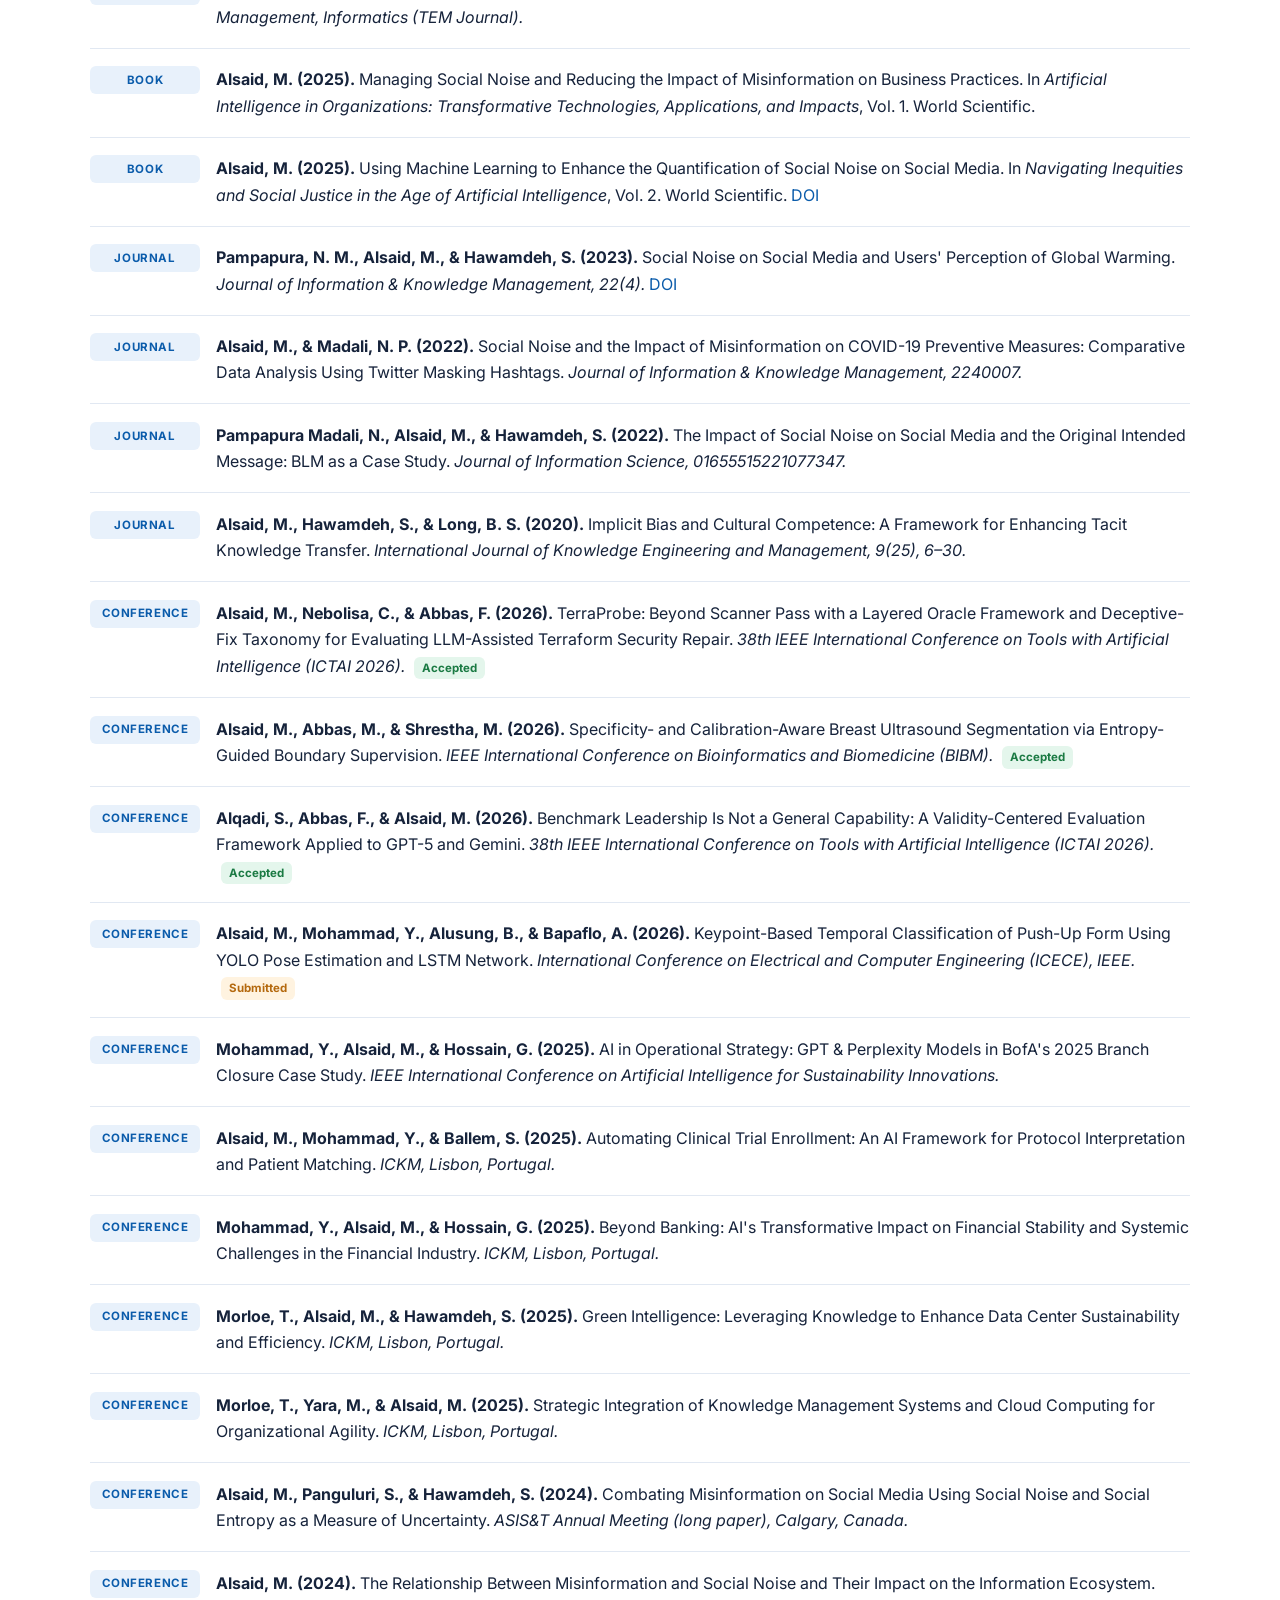
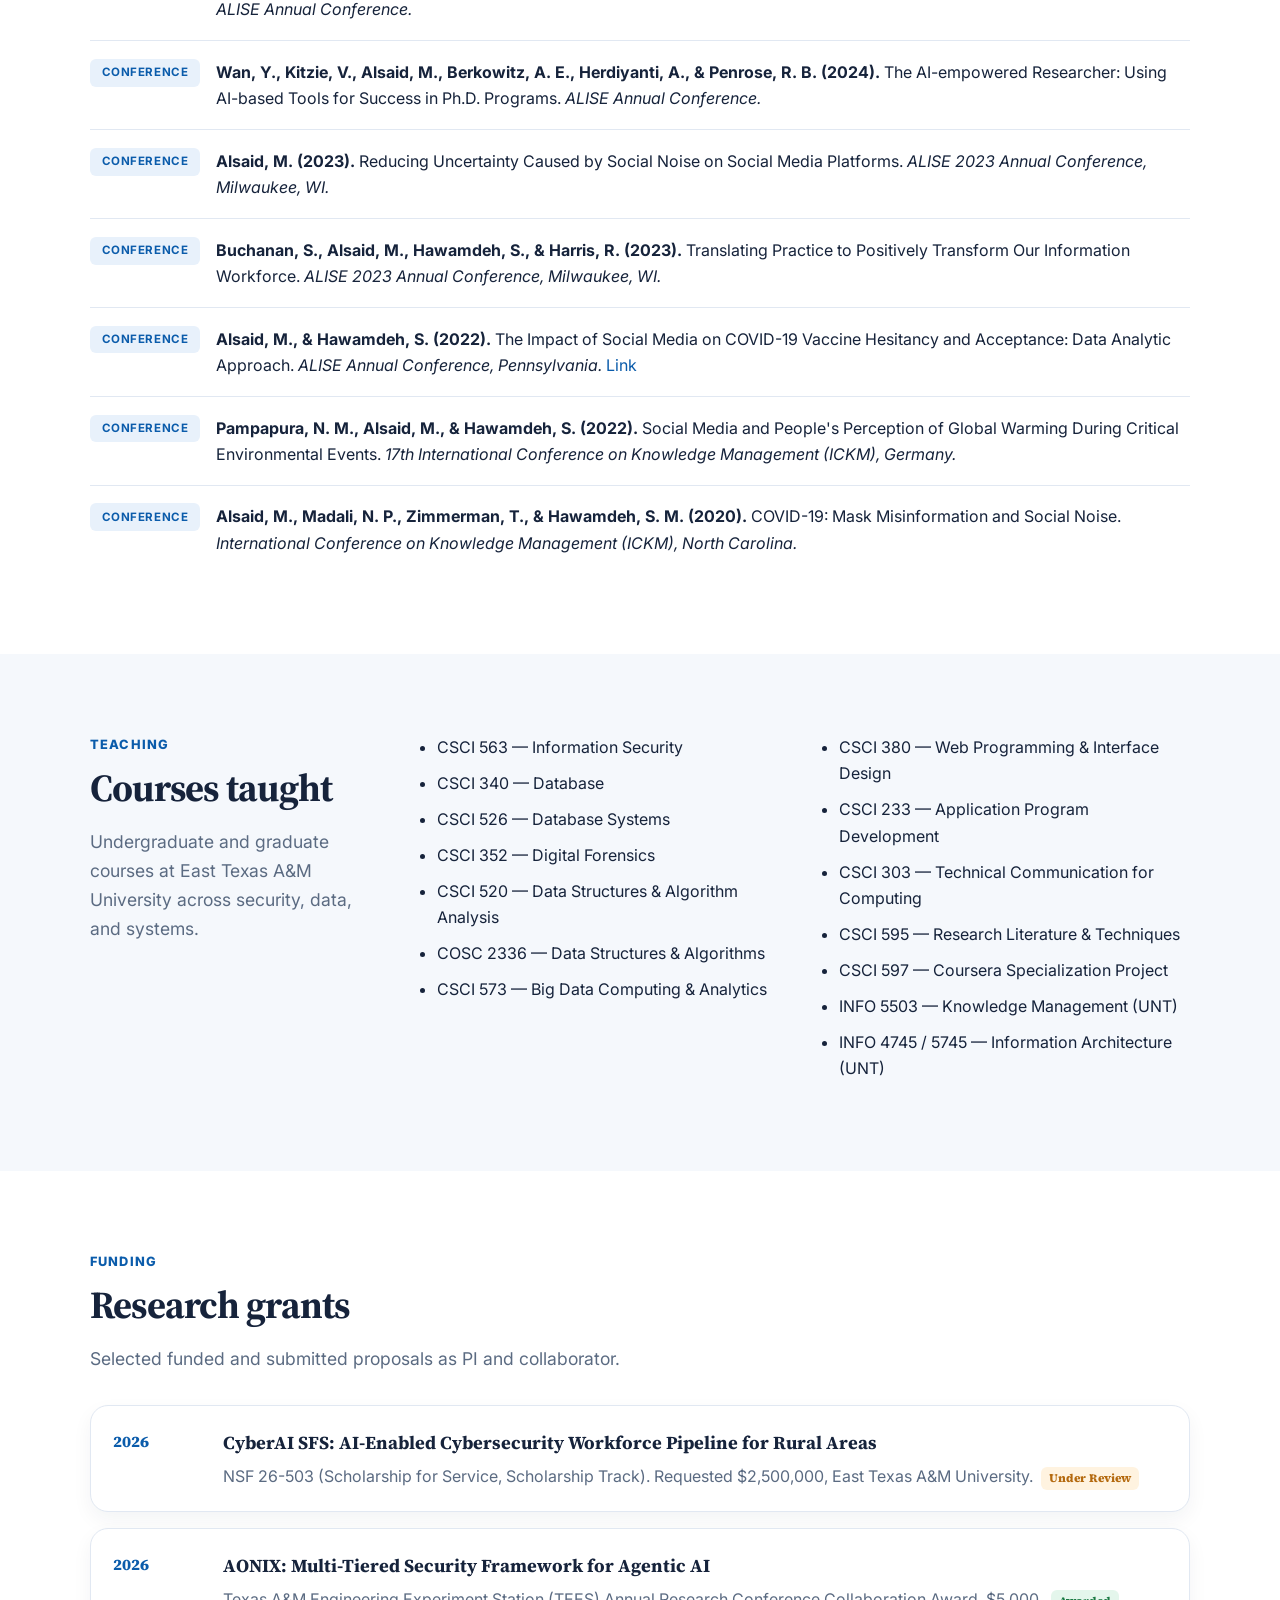
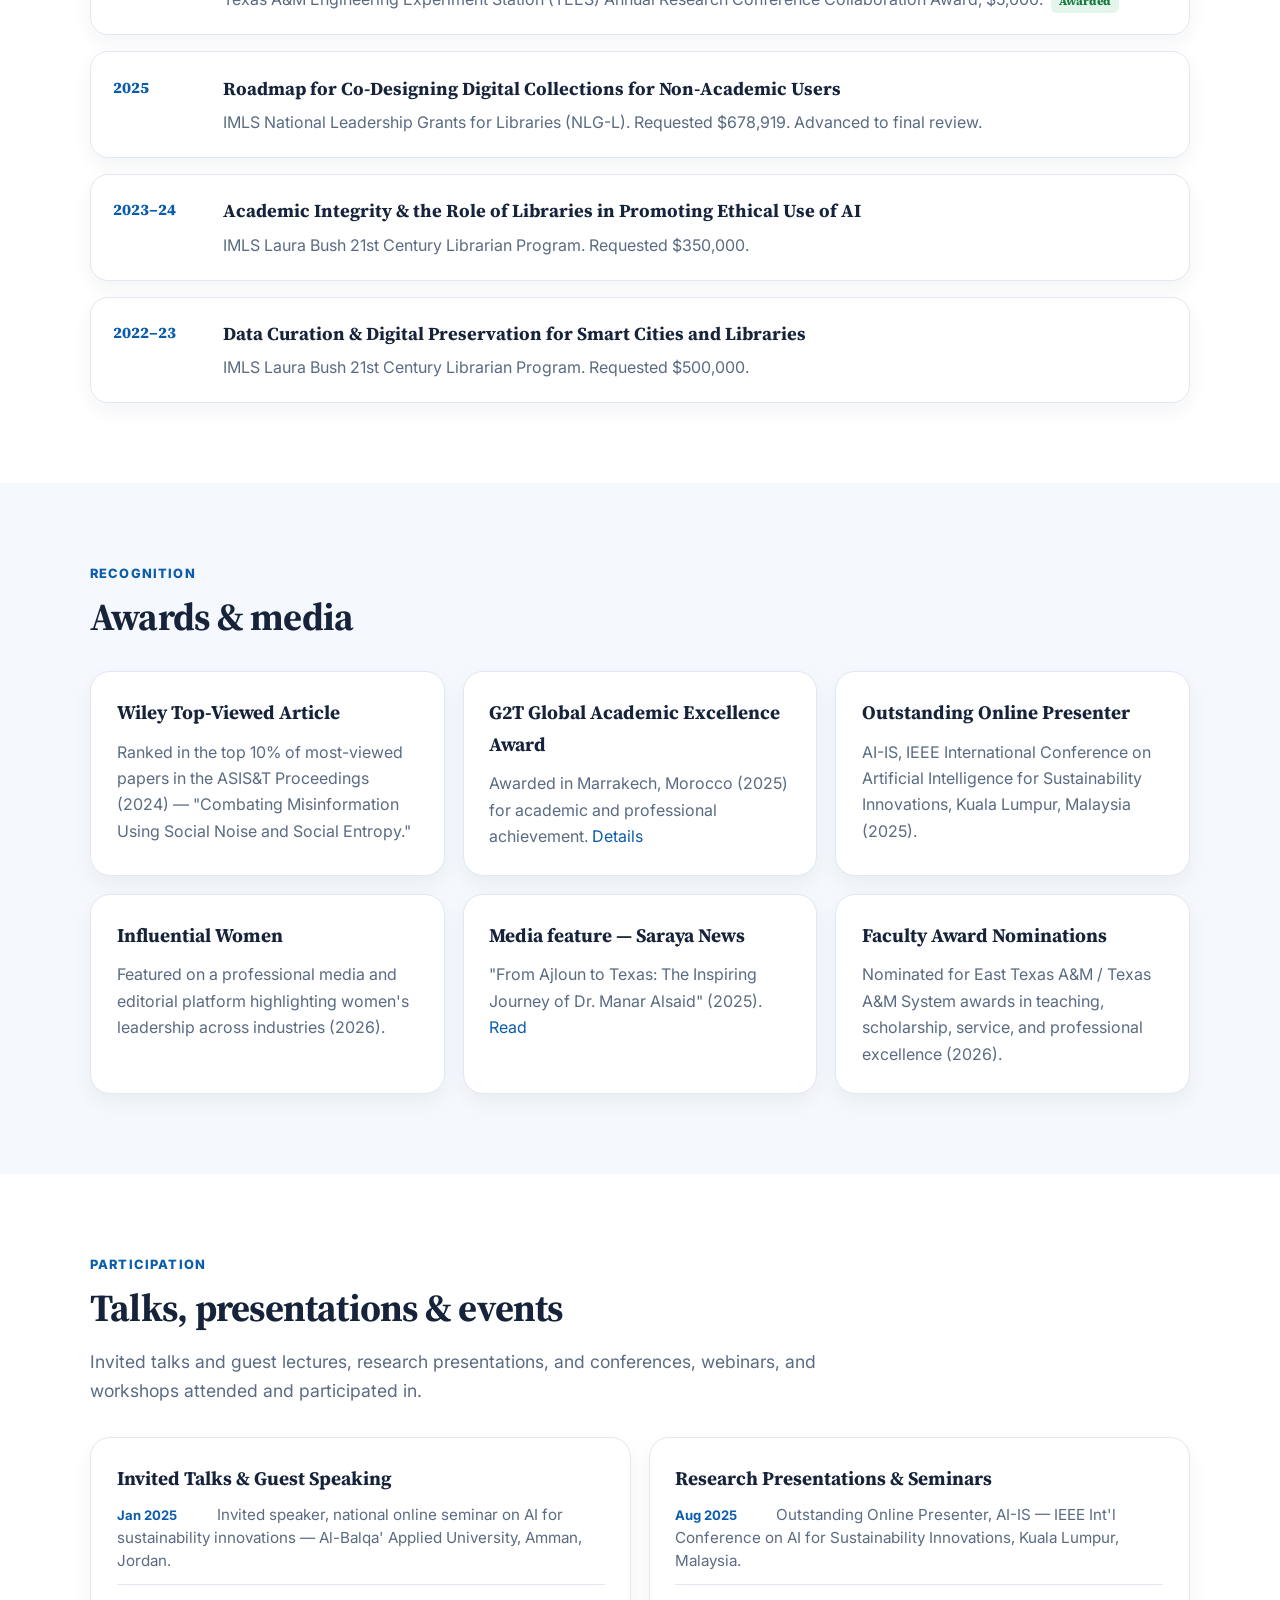
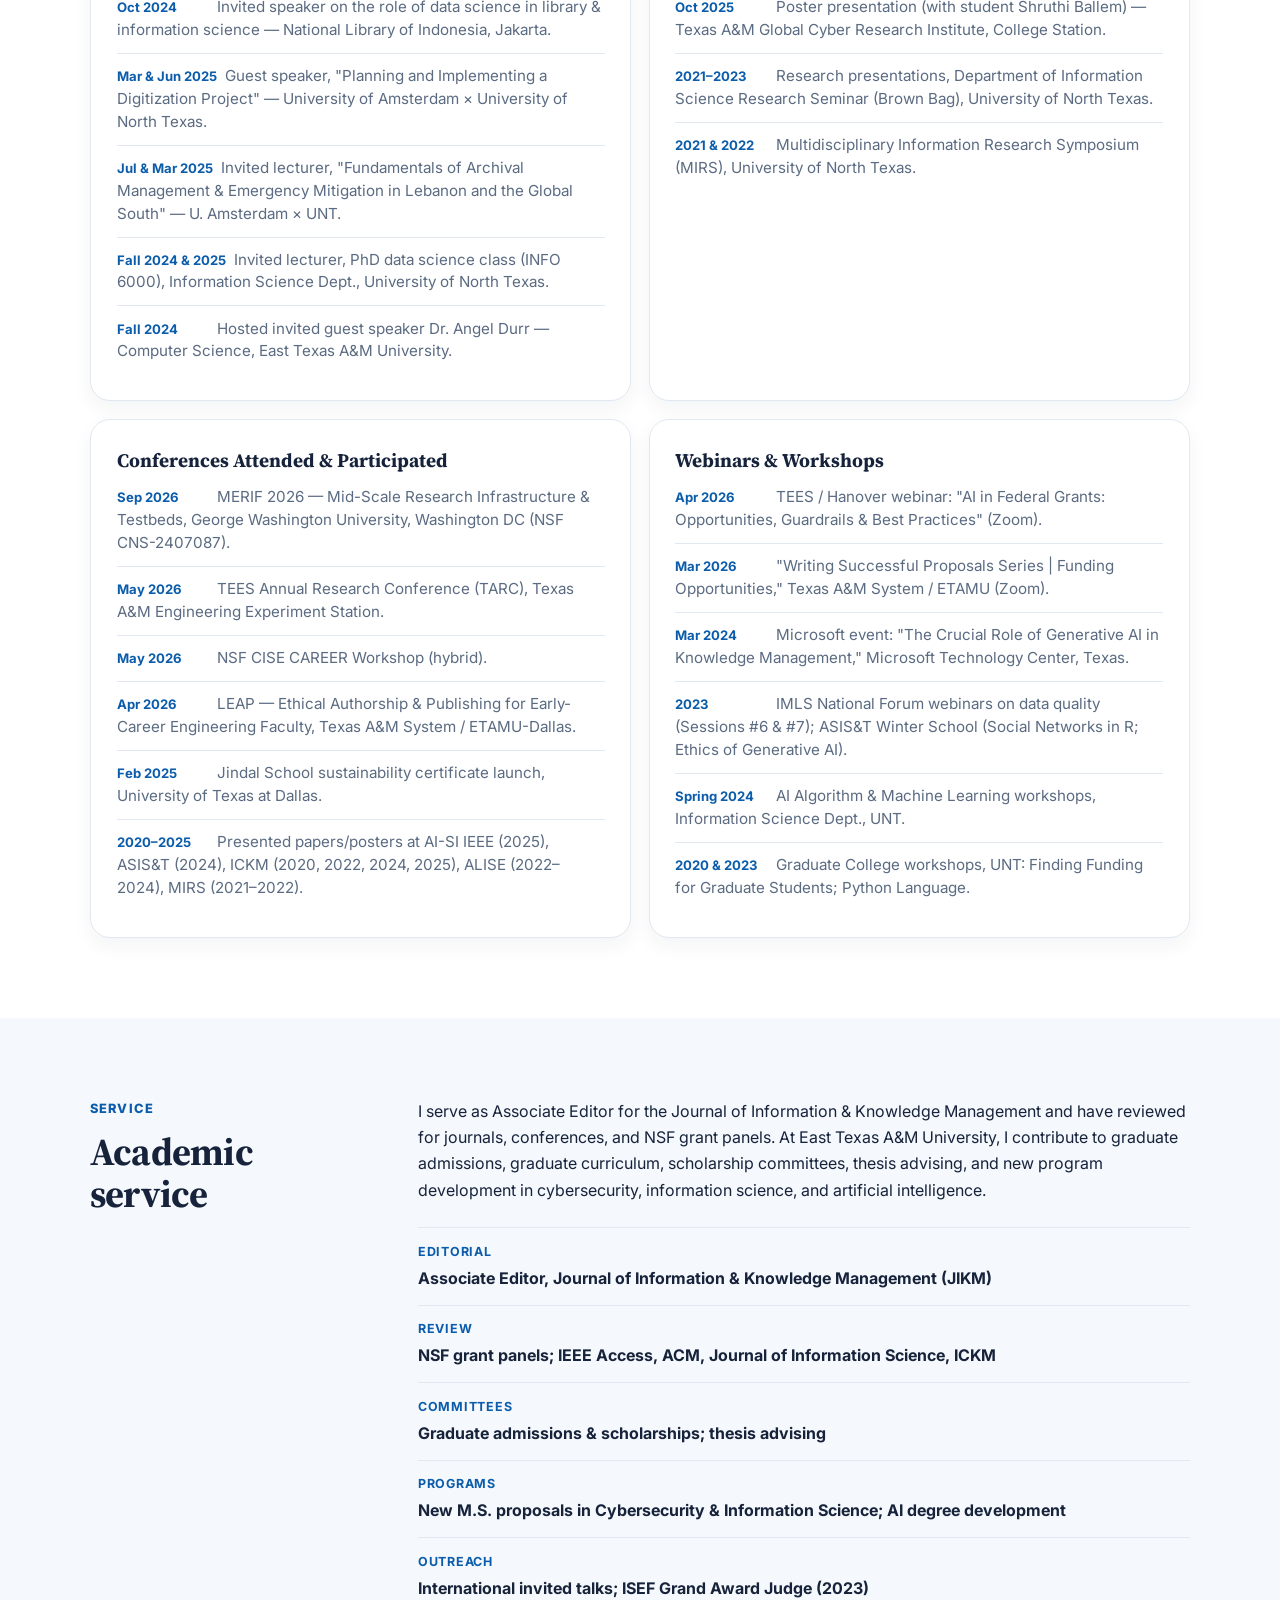
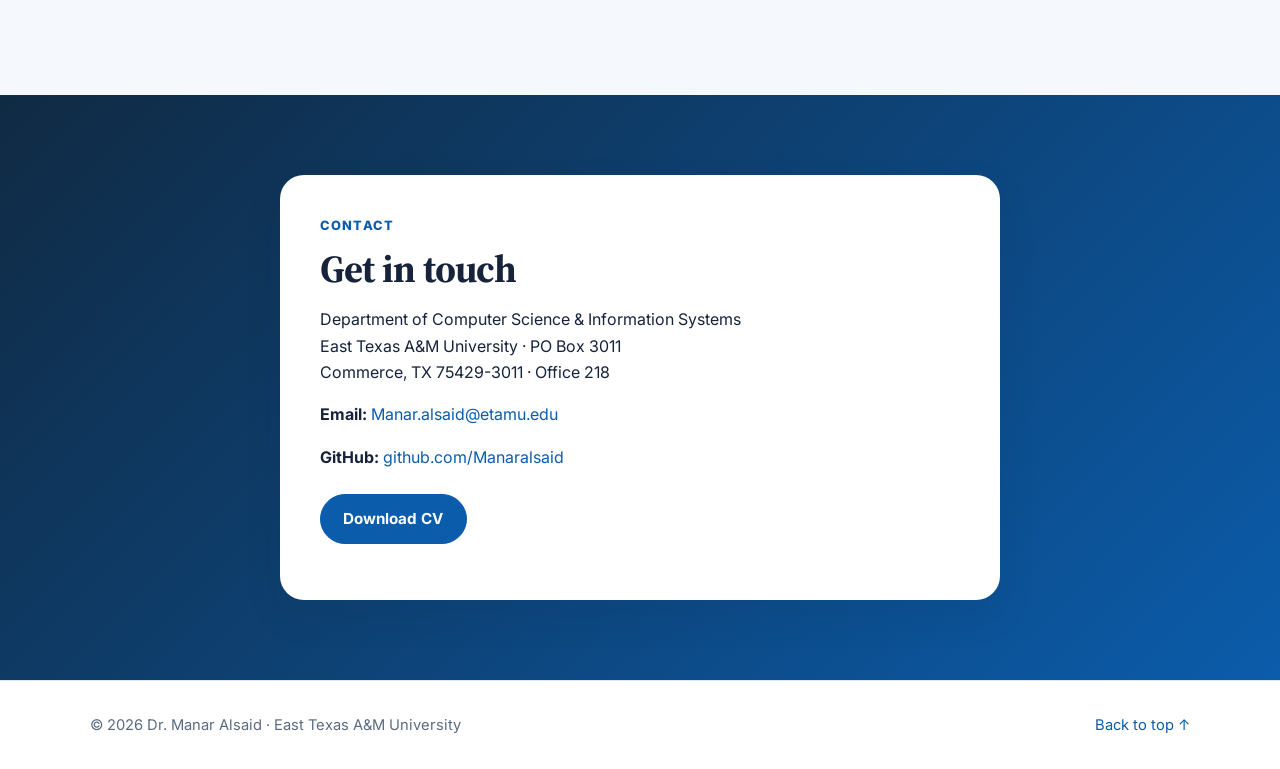
==== commit 4037df3b: "Add Participation section (talks, presentations, conferences, webinars)" ====
--- a/index.html
+++ b/index.html
@@ -28,6 +28,7 @@
         <a href="#teaching">Teaching</a>
         <a href="#grants">Grants</a>
         <a href="#awards">Awards</a>
+        <a href="#participation">Participation</a>
         <a href="#service">Service</a>
         <a href="#contact">Contact</a>
       </nav>
@@ -302,8 +303,65 @@
       </div>
     </section>
 
+    <!-- PARTICIPATION -->
+    <section id="participation" class="section">
+      <div class="container">
+        <p class="section-kicker">Participation</p>
+        <h2>Talks, presentations &amp; events</h2>
+        <p class="section-intro">Invited talks and guest lectures, research presentations, and conferences, webinars, and workshops attended and participated in.</p>
+
+        <div class="card-grid">
+          <article class="card">
+            <h3>Invited Talks &amp; Guest Speaking</h3>
+            <ul class="part-list">
+              <li><span>Jan 2025</span> Invited speaker, national online seminar on AI for sustainability innovations &mdash; Al-Balqa' Applied University, Amman, Jordan.</li>
+              <li><span>Oct 2024</span> Invited speaker on the role of data science in library &amp; information science &mdash; National Library of Indonesia, Jakarta.</li>
+              <li><span>Mar &amp; Jun 2025</span> Guest speaker, "Planning and Implementing a Digitization Project" &mdash; University of Amsterdam &times; University of North Texas.</li>
+              <li><span>Jul &amp; Mar 2025</span> Invited lecturer, "Fundamentals of Archival Management &amp; Emergency Mitigation in Lebanon and the Global South" &mdash; U. Amsterdam &times; UNT.</li>
+              <li><span>Fall 2024 &amp; 2025</span> Invited lecturer, PhD data science class (INFO 6000), Information Science Dept., University of North Texas.</li>
+              <li><span>Fall 2024</span> Hosted invited guest speaker Dr. Angel Durr &mdash; Computer Science, East Texas A&amp;M University.</li>
+            </ul>
+          </article>
+
+          <article class="card">
+            <h3>Research Presentations &amp; Seminars</h3>
+            <ul class="part-list">
+              <li><span>Aug 2025</span> Outstanding Online Presenter, AI-IS &mdash; IEEE Int'l Conference on AI for Sustainability Innovations, Kuala Lumpur, Malaysia.</li>
+              <li><span>Oct 2025</span> Poster presentation (with student Shruthi Ballem) &mdash; Texas A&amp;M Global Cyber Research Institute, College Station.</li>
+              <li><span>2021&ndash;2023</span> Research presentations, Department of Information Science Research Seminar (Brown Bag), University of North Texas.</li>
+              <li><span>2021 &amp; 2022</span> Multidisciplinary Information Research Symposium (MIRS), University of North Texas.</li>
+            </ul>
+          </article>
+
+          <article class="card">
+            <h3>Conferences Attended &amp; Participated</h3>
+            <ul class="part-list">
+              <li><span>Sep 2026</span> MERIF 2026 &mdash; Mid-Scale Research Infrastructure &amp; Testbeds, George Washington University, Washington DC (NSF CNS-2407087).</li>
+              <li><span>May 2026</span> TEES Annual Research Conference (TARC), Texas A&amp;M Engineering Experiment Station.</li>
+              <li><span>May 2026</span> NSF CISE CAREER Workshop (hybrid).</li>
+              <li><span>Apr 2026</span> LEAP &mdash; Ethical Authorship &amp; Publishing for Early-Career Engineering Faculty, Texas A&amp;M System / ETAMU-Dallas.</li>
+              <li><span>Feb 2025</span> Jindal School sustainability certificate launch, University of Texas at Dallas.</li>
+              <li><span>2020&ndash;2025</span> Presented papers/posters at AI-SI IEEE (2025), ASIS&amp;T (2024), ICKM (2020, 2022, 2024, 2025), ALISE (2022&ndash;2024), MIRS (2021&ndash;2022).</li>
+            </ul>
+          </article>
+
+          <article class="card">
+            <h3>Webinars &amp; Workshops</h3>
+            <ul class="part-list">
+              <li><span>Apr 2026</span> TEES / Hanover webinar: "AI in Federal Grants: Opportunities, Guardrails &amp; Best Practices" (Zoom).</li>
+              <li><span>Mar 2026</span> "Writing Successful Proposals Series | Funding Opportunities," Texas A&amp;M System / ETAMU (Zoom).</li>
+              <li><span>Mar 2024</span> Microsoft event: "The Crucial Role of Generative AI in Knowledge Management," Microsoft Technology Center, Texas.</li>
+              <li><span>2023</span> IMLS National Forum webinars on data quality (Sessions #6 &amp; #7); ASIS&amp;T Winter School (Social Networks in R; Ethics of Generative AI).</li>
+              <li><span>Spring 2024</span> AI Algorithm &amp; Machine Learning workshops, Information Science Dept., UNT.</li>
+              <li><span>2020 &amp; 2023</span> Graduate College workshops, UNT: Finding Funding for Graduate Students; Python Language.</li>
+            </ul>
+          </article>
+        </div>
+      </div>
+    </section>
+
     <!-- SERVICE -->
-    <section id="service" class="section">
+    <section id="service" class="section soft-bg">
       <div class="container two-column">
         <div>
           <p class="section-kicker">Service</p>
--- a/styles.css
+++ b/styles.css
@@ -166,6 +166,18 @@
 .card h3 { margin: 0 0 0.6rem; font-size: 1.2rem; }
 .card p { margin: 0; color: var(--muted); }
 
+/* PARTICIPATION */
+.part-list { list-style: none; padding: 0; margin: 0; }
+.part-list li {
+  padding: 0.7rem 0; border-top: 1px solid var(--line);
+  color: var(--muted); font-size: 0.95rem; line-height: 1.5;
+}
+.part-list li:first-child { border-top: none; padding-top: 0; }
+.part-list li span {
+  display: inline-block; min-width: 92px; margin-right: 0.3rem;
+  color: var(--accent); font-weight: 700; font-size: 0.82rem;
+}
+
 /* PUBLICATIONS */
 .filter-bar { display: flex; flex-wrap: wrap; gap: 0.6rem; margin: 1.75rem 0 1.5rem; }
 .filter-chip {
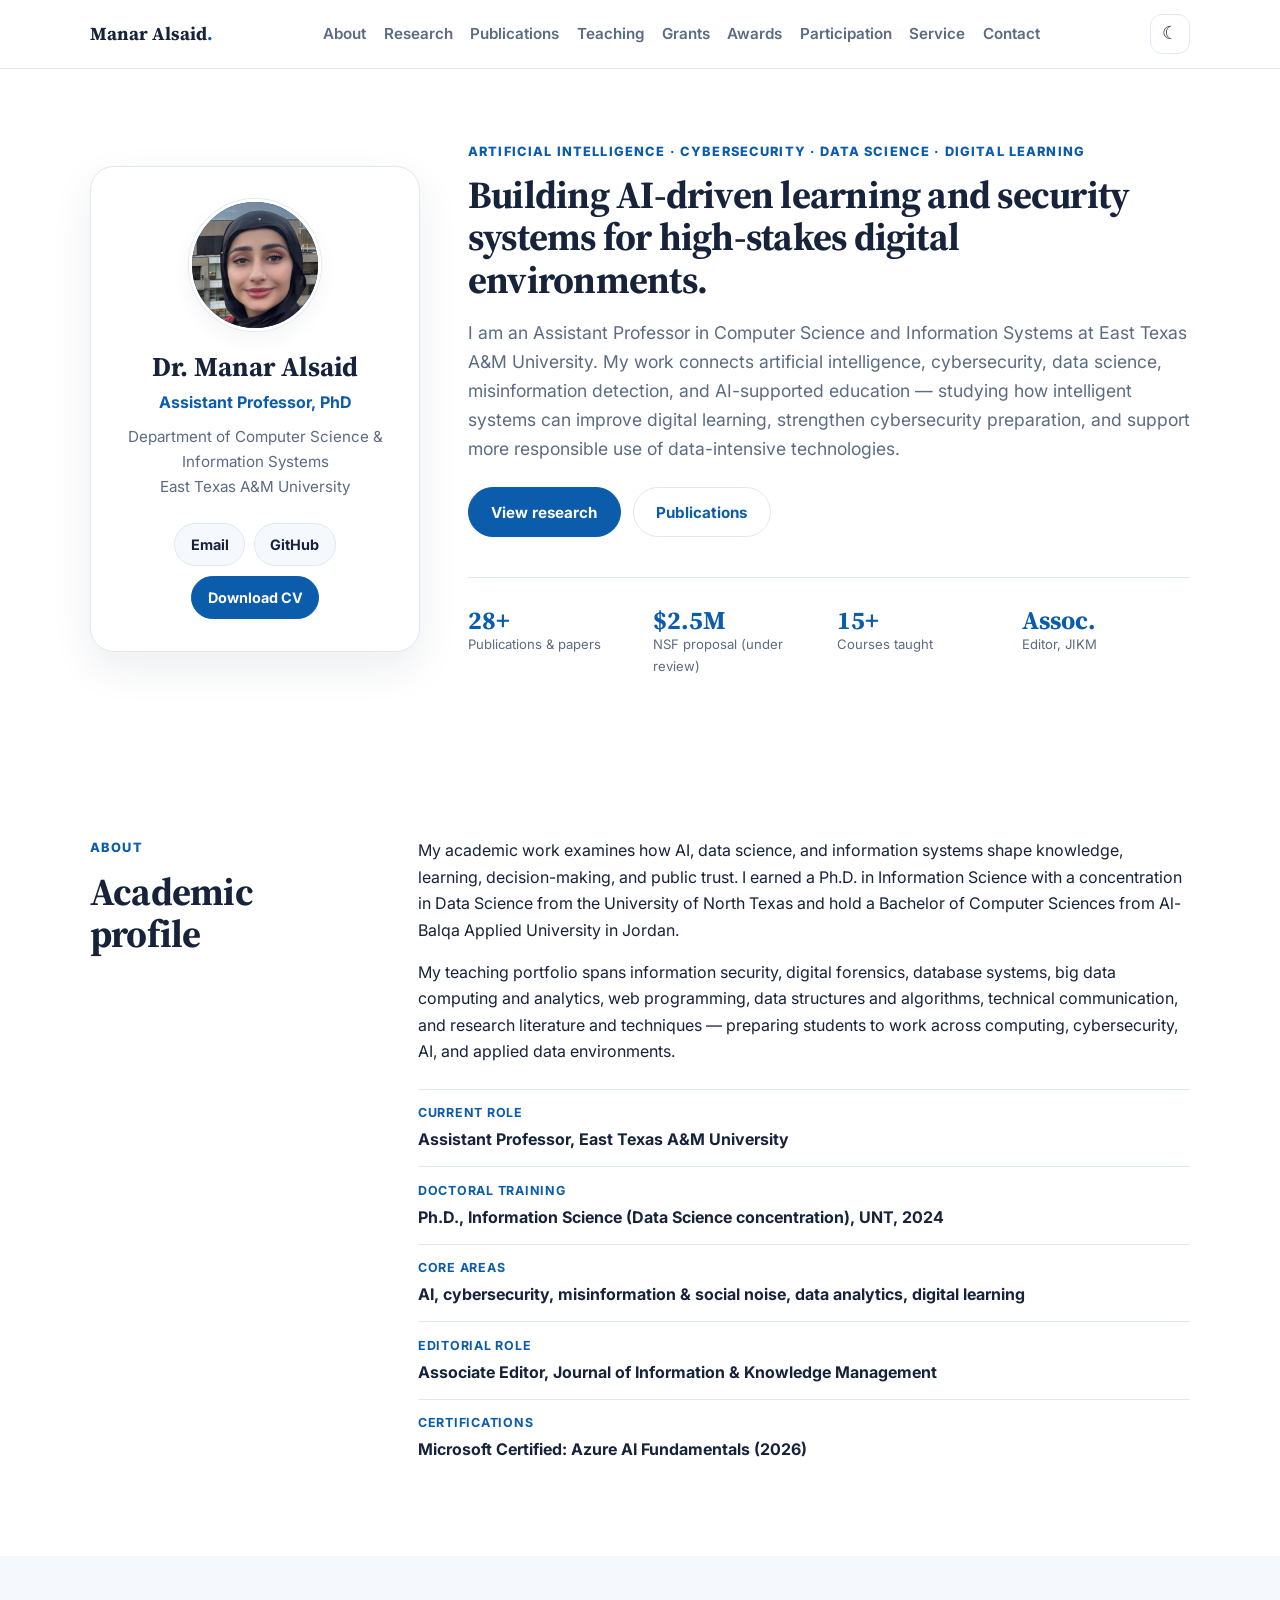
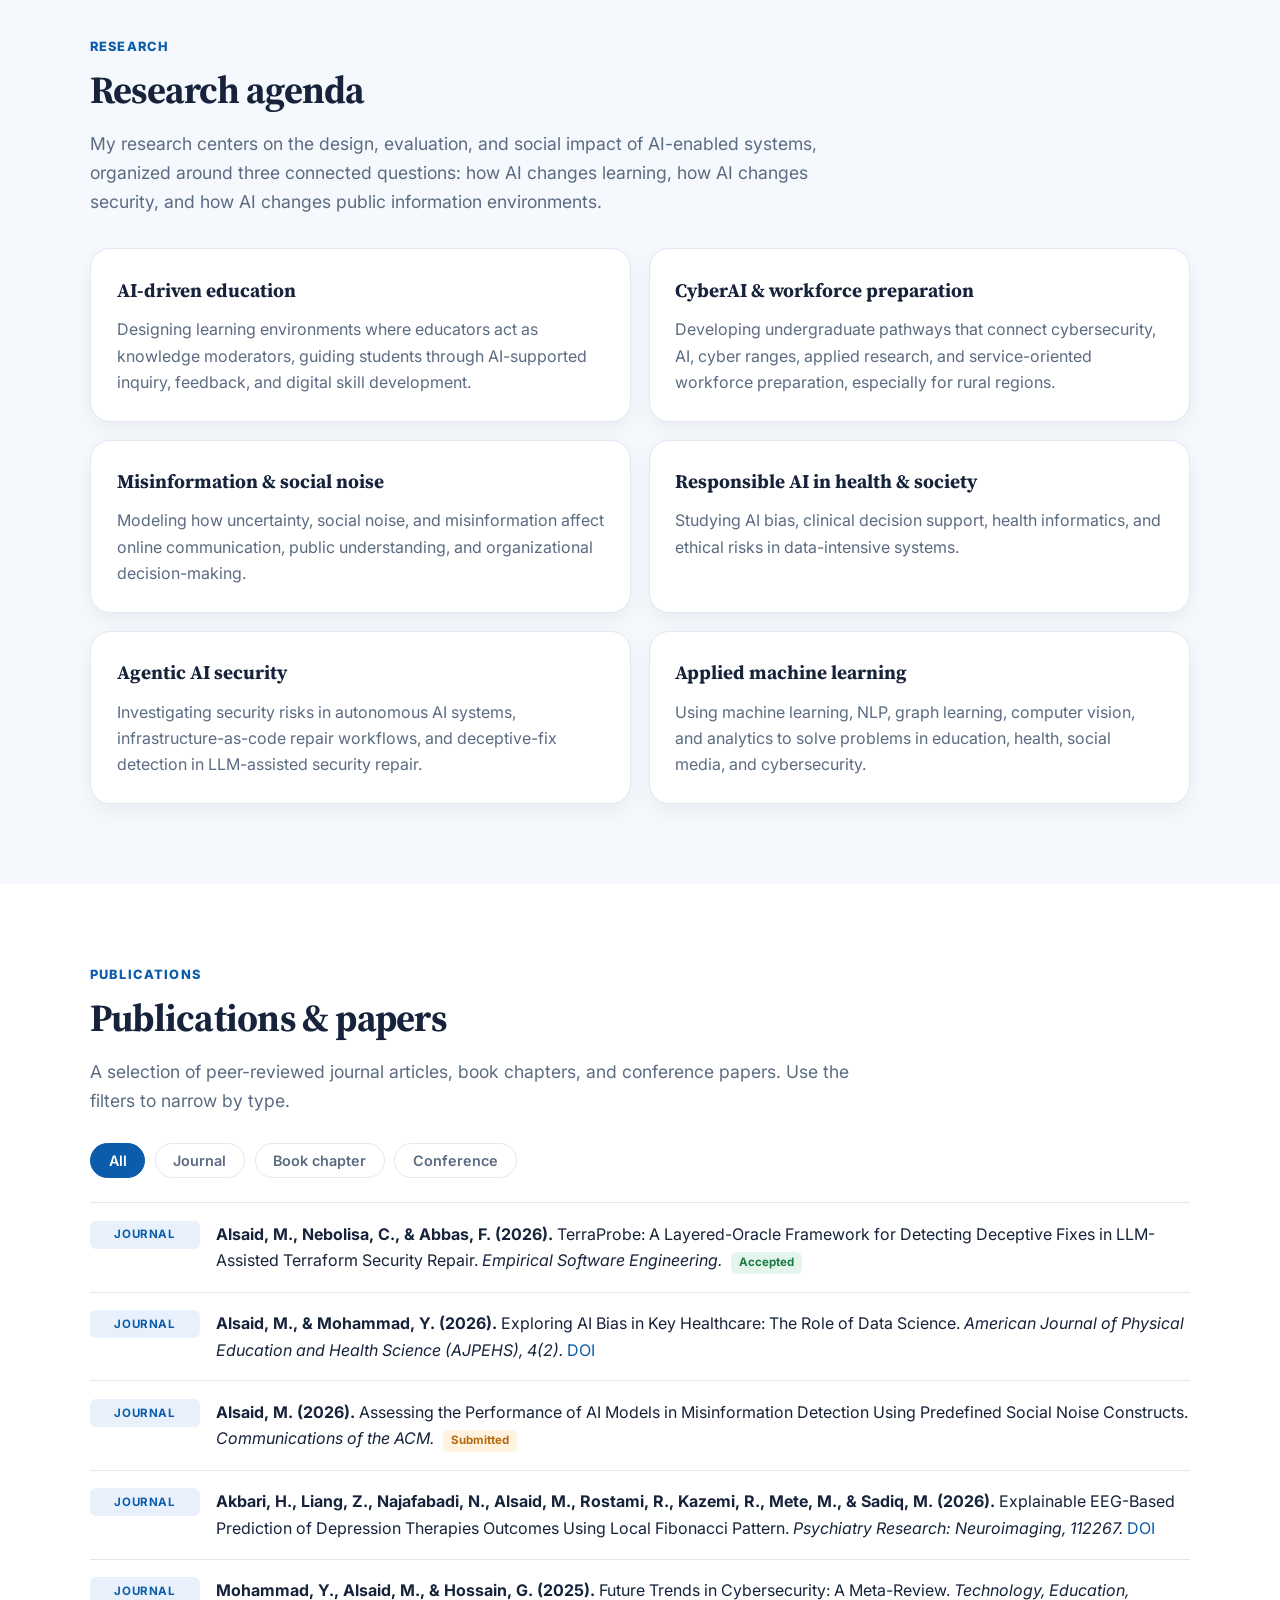
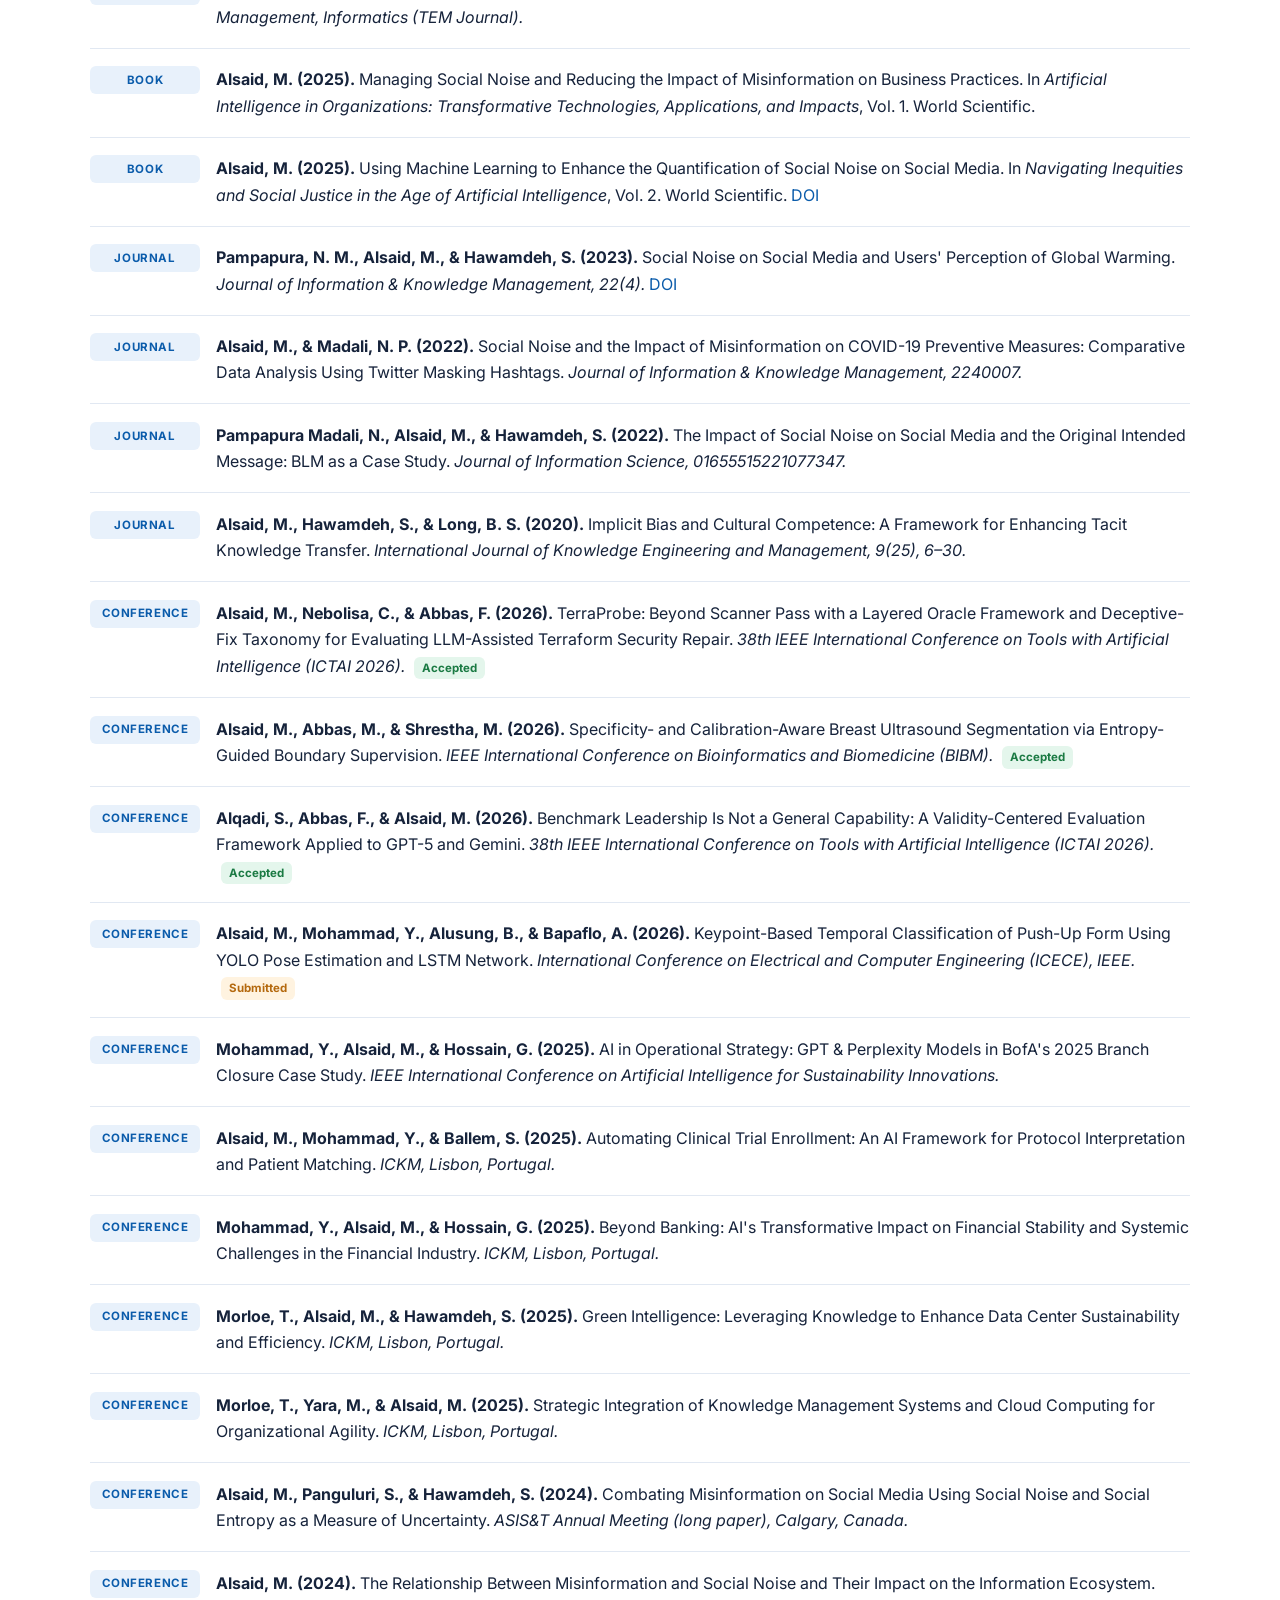
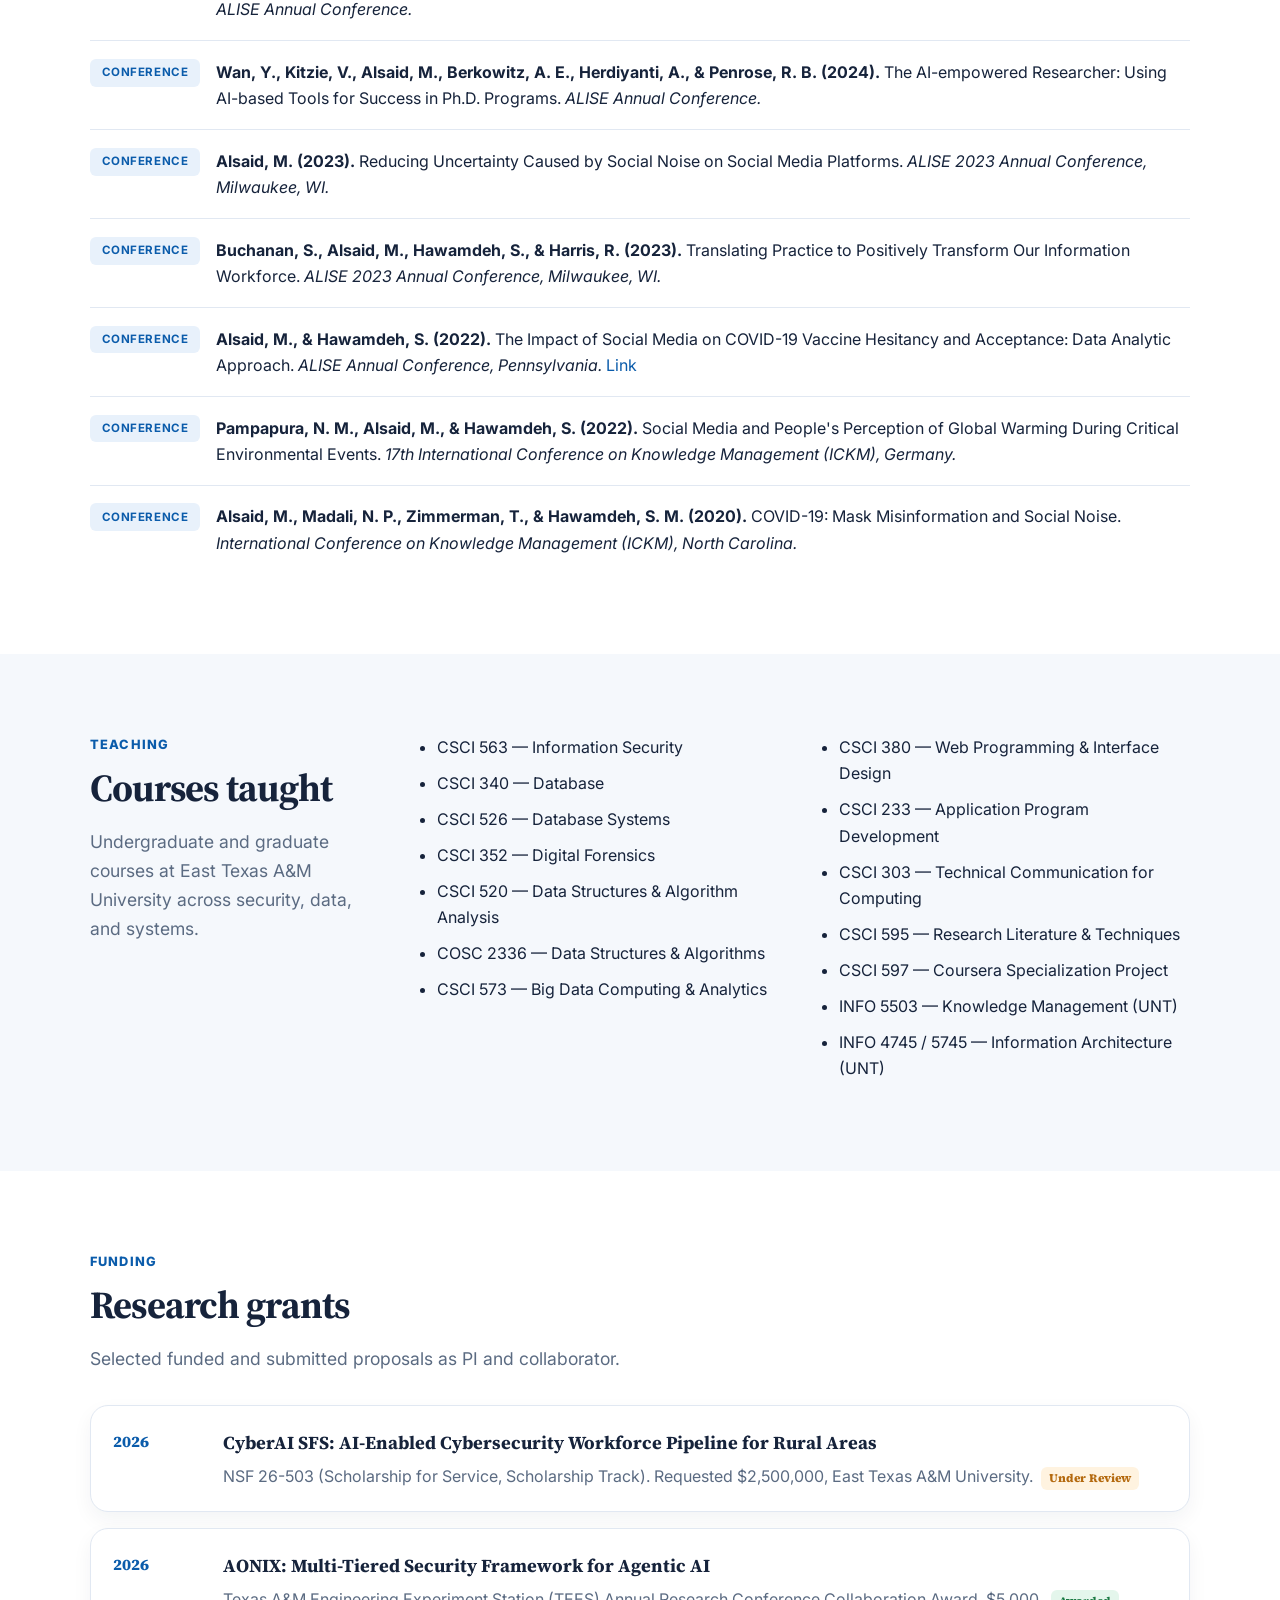
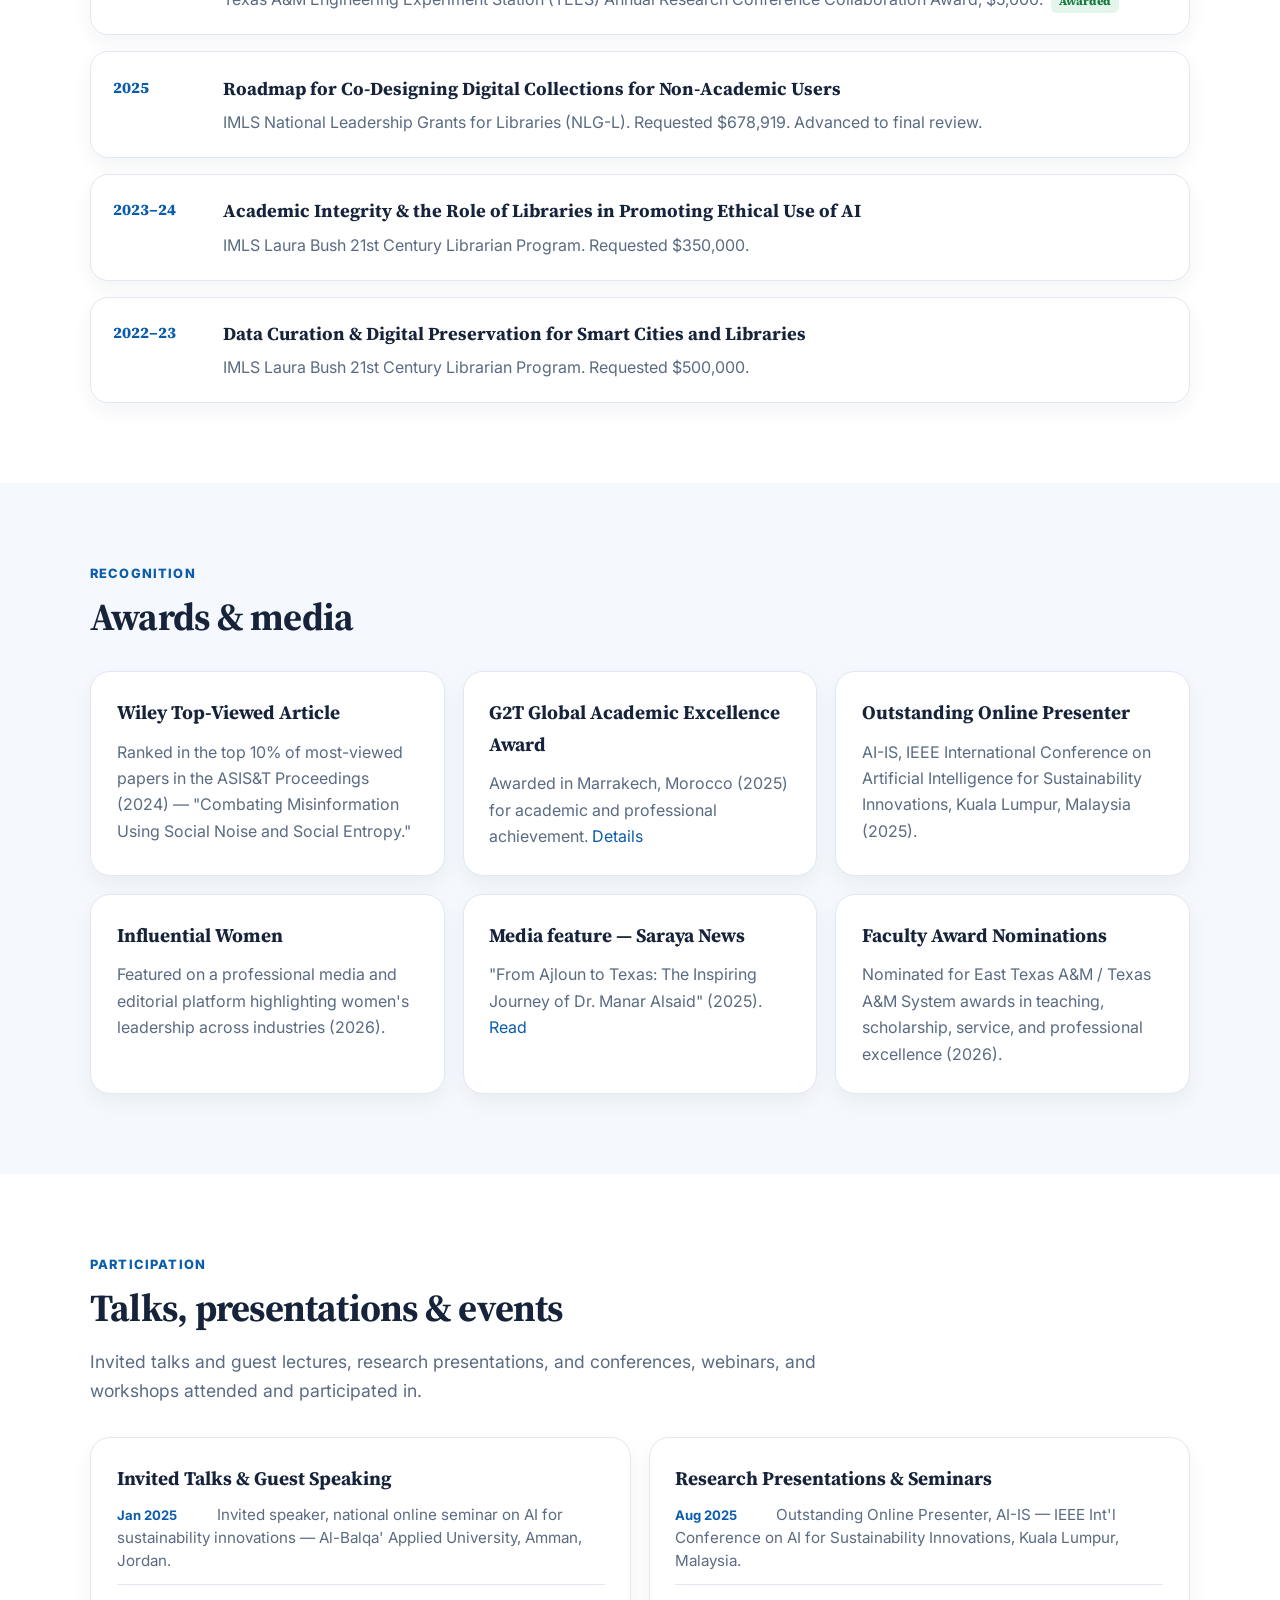
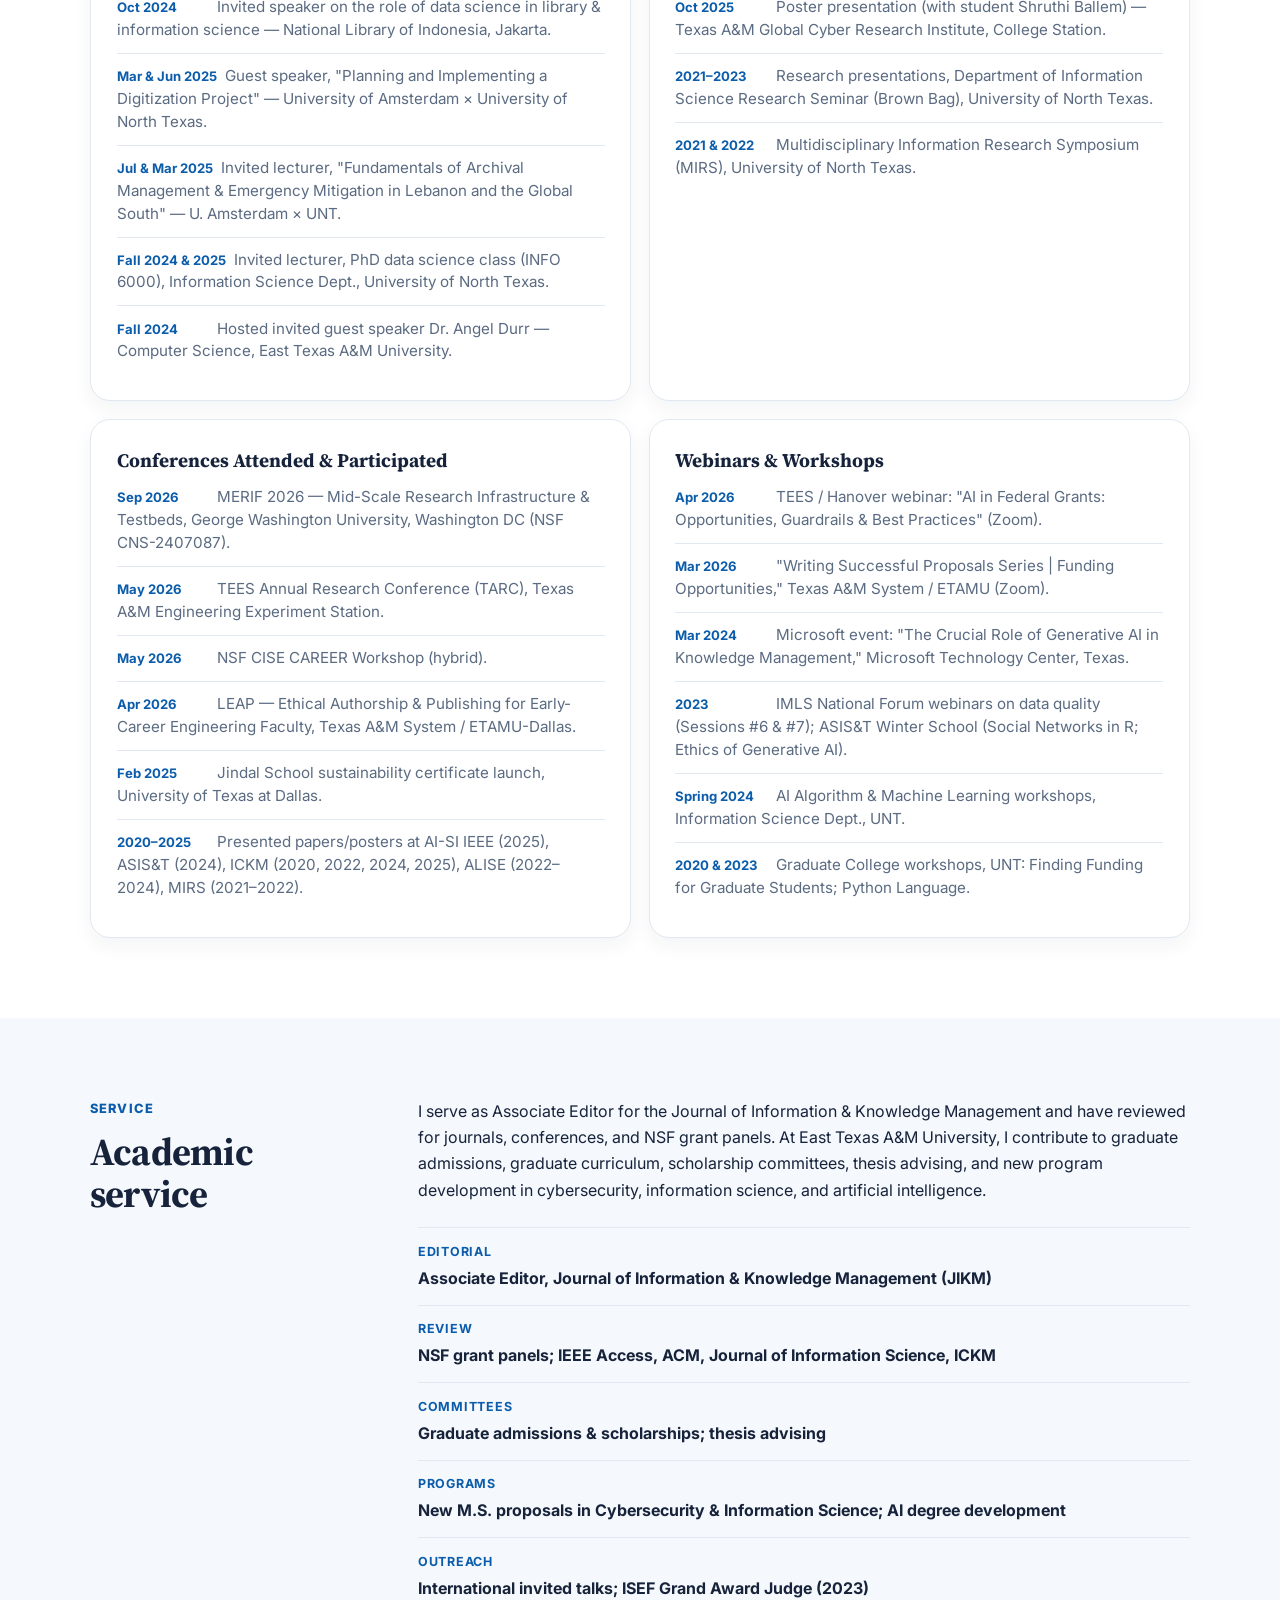
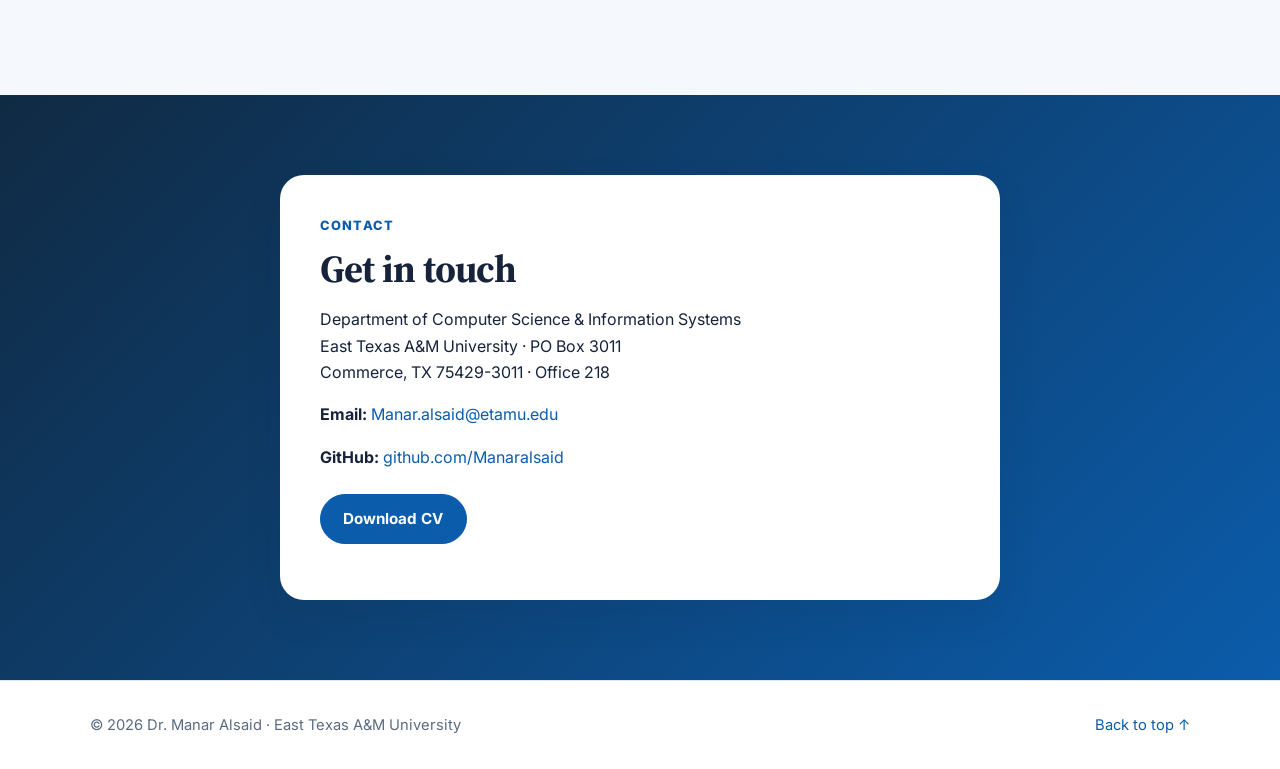
==== commit 1cb946b0: "Add profile photo to avatar" ====
--- a/index.html
+++ b/index.html
@@ -48,7 +48,7 @@
     <section id="home" class="hero section">
       <div class="container hero-grid">
         <aside class="profile-card" aria-label="Profile summary">
-          <div class="avatar" aria-hidden="true">MA</div>
+          <div class="avatar"><img src="assets/profile.jpg" alt="Portrait of Dr. Manar Alsaid" /></div>
           <h1>Dr. Manar Alsaid</h1>
           <p class="role">Assistant Professor, PhD</p>
           <p class="affil">Department of Computer Science &amp; Information Systems<br />East Texas A&amp;M University</p>
--- a/styles.css
+++ b/styles.css
@@ -110,10 +110,13 @@
   background: var(--card); box-shadow: var(--shadow); text-align: center;
 }
 .avatar {
-  width: 118px; height: 118px; margin: 0 auto 1.25rem; display: grid; place-items: center;
+  width: 132px; height: 132px; margin: 0 auto 1.25rem; overflow: hidden;
   border-radius: 50%; background: linear-gradient(135deg, #0b5cab, #102a43);
-  color: #fff; font-size: 2.1rem; font-weight: 800; letter-spacing: 0.08em;
-  font-family: "Source Serif 4", serif;
+  border: 3px solid var(--card); box-shadow: 0 0 0 1px var(--line), var(--shadow-sm);
+}
+.avatar img {
+  width: 100%; height: 100%; object-fit: cover; object-position: center 25%;
+  display: block;
 }
 .profile-card h1 { margin: 0; font-size: 1.7rem; line-height: 1.2; }
 .role { color: var(--accent); font-weight: 700; margin: 0.35rem 0 0.5rem; }
